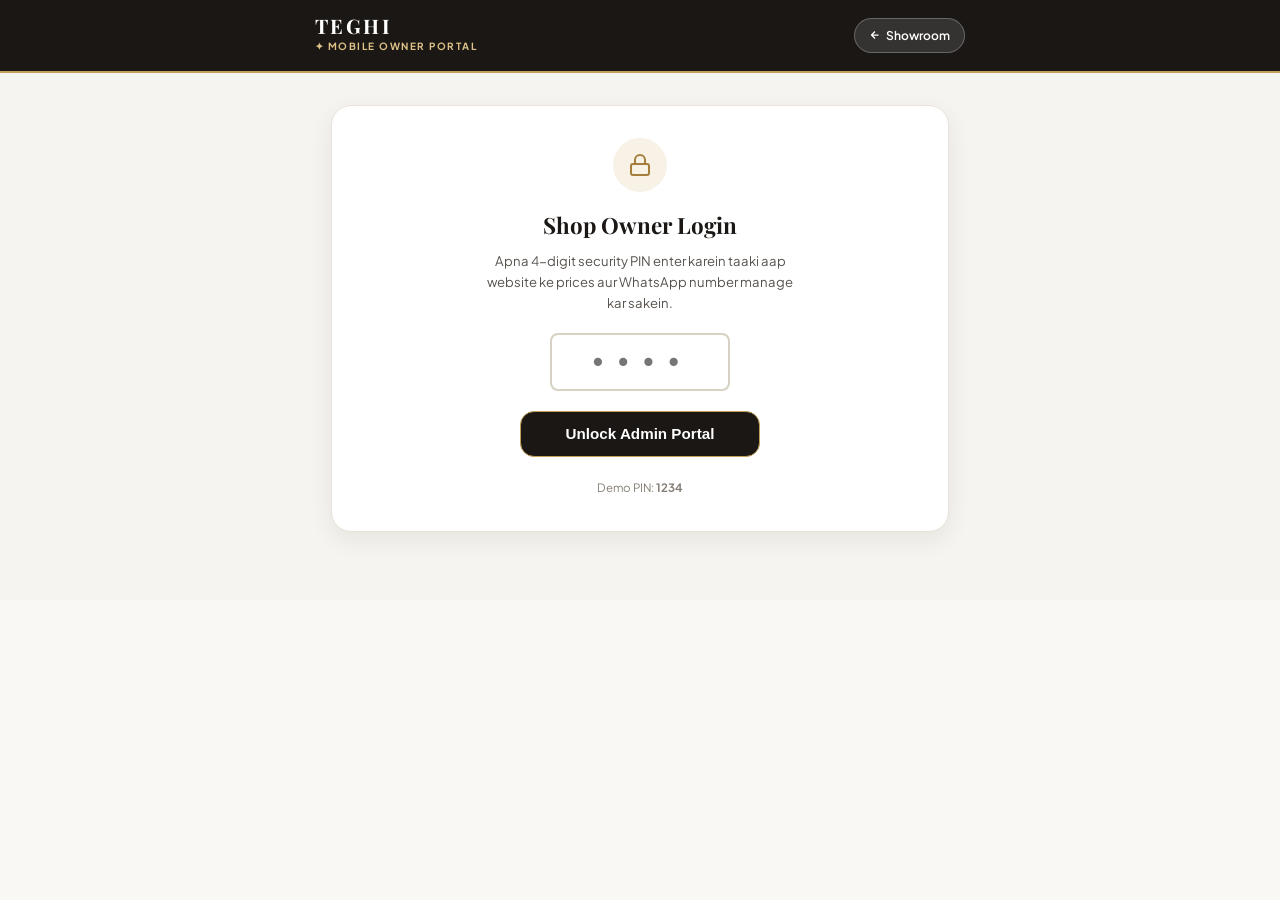
==== admin.html @ 7ad88dac "Release TEGHI Luxury Fabrics showroom demo and mobile admin portal" ====
<!DOCTYPE html>
<html lang="en">
<head>
  <meta charset="UTF-8">
  <meta name="viewport" content="width=device-width, initial-scale=1.0, maximum-scale=5.0">
  <title>TEGHI — Mobile Owner Admin Panel</title>
  <meta name="theme-color" content="#1A1715">
  
  <link rel="preconnect" href="https://fonts.googleapis.com">
  <link rel="preconnect" href="https://fonts.gstatic.com" crossorigin>
  <link href="https://fonts.googleapis.com/css2?family=Playfair+Display:ital,wght@0,600;0,700;1,400&family=Plus+Jakarta+Sans:wght@400;500;600;700&display=swap" rel="stylesheet">
  
  <link rel="stylesheet" href="styles.css">
  <style>
    /* Mobile-First Admin Specific Styling */
    body {
      background-color: #F6F4F0;
      color: #1A1715;
      padding-bottom: 3rem;
    }

    .admin-header {
      background: #1A1715;
      color: #FFFFFF;
      padding: 1rem 1.25rem;
      border-bottom: 2px solid var(--gold-primary);
      position: sticky;
      top: 0;
      z-index: 100;
    }

    .admin-header-flex {
      max-width: 650px;
      margin: 0 auto;
      display: flex;
      align-items: center;
      justify-content: space-between;
    }

    .admin-brand-title {
      font-family: var(--font-serif);
      font-size: 1.25rem;
      letter-spacing: 0.12em;
      color: #FFFFFF;
      text-transform: uppercase;
      line-height: 1;
    }

    .admin-brand-badge {
      font-size: 0.62rem;
      letter-spacing: 0.15em;
      text-transform: uppercase;
      color: var(--gold-light);
      font-weight: 700;
      display: block;
      margin-top: 3px;
    }

    .btn-return-store {
      font-size: 0.75rem;
      font-weight: 600;
      color: #FFFFFF;
      background: rgba(255, 255, 255, 0.12);
      border: 1px solid rgba(255, 255, 255, 0.25);
      padding: 0.45rem 0.85rem;
      border-radius: 999px;
      text-decoration: none;
      display: flex;
      align-items: center;
      gap: 0.35rem;
      transition: var(--transition);
    }

    .btn-return-store:hover {
      background: var(--gold-primary);
      color: #1A1715;
    }

    .admin-container {
      max-width: 650px;
      margin: 1.25rem auto;
      padding: 0 1rem;
    }

    /* Auth PIN Card */
    .pin-auth-card {
      background: #FFFFFF;
      border-radius: var(--radius-lg);
      padding: 2rem 1.5rem;
      border: 1px solid var(--border-subtle);
      box-shadow: var(--shadow-md);
      text-align: center;
      margin-top: 2rem;
    }

    .pin-icon {
      width: 54px;
      height: 54px;
      background: rgba(197, 160, 89, 0.15);
      color: var(--gold-dark);
      border-radius: 50%;
      display: flex;
      align-items: center;
      justify-content: center;
      margin: 0 auto 1rem;
    }

    .pin-input {
      font-size: 1.75rem;
      letter-spacing: 0.3em;
      text-align: center;
      width: 180px;
      padding: 0.65rem;
      border-radius: var(--radius-sm);
      border: 2px solid var(--border-medium);
      margin: 1.25rem auto;
      display: block;
      font-family: monospace;
      outline: none;
    }

    .pin-input:focus {
      border-color: var(--gold-primary);
      box-shadow: 0 0 0 3px var(--gold-glow);
    }

    .btn-unlock {
      width: 100%;
      max-width: 240px;
      background: var(--text-primary);
      color: #FFFFFF;
      border: 1px solid var(--gold-primary);
      padding: 0.85rem 1.5rem;
      border-radius: var(--radius-md);
      font-size: 0.95rem;
      font-weight: 700;
      cursor: pointer;
      transition: var(--transition);
    }

    .btn-unlock:hover {
      background: var(--gold-primary);
      color: var(--text-primary);
    }

    /* Analytics Dashboard Cards */
    .analytics-grid {
      display: grid;
      grid-template-columns: repeat(3, 1fr);
      gap: 0.65rem;
      margin-bottom: 1.5rem;
    }

    .metric-card {
      background: #FFFFFF;
      border-radius: var(--radius-md);
      padding: 1rem 0.75rem;
      border: 1px solid var(--border-subtle);
      box-shadow: var(--shadow-sm);
      text-align: center;
    }

    .metric-card.highlight {
      border-color: var(--gold-primary);
      background: linear-gradient(180deg, #FFFFFF 0%, #FAF6EE 100%);
    }

    .metric-title {
      font-size: 0.65rem;
      letter-spacing: 0.08em;
      text-transform: uppercase;
      color: var(--text-muted);
      font-weight: 700;
      margin-bottom: 0.35rem;
    }

    .metric-number {
      font-family: var(--font-serif);
      font-size: 1.5rem;
      font-weight: 700;
      color: var(--text-primary);
      line-height: 1.1;
    }

    .metric-card.highlight .metric-number {
      color: var(--gold-dark);
    }

    .metric-trend {
      font-size: 0.62rem;
      color: #25D366;
      font-weight: 700;
      margin-top: 0.25rem;
    }

    /* Admin Section Block */
    .admin-card-section {
      background: #FFFFFF;
      border-radius: var(--radius-lg);
      border: 1px solid var(--border-subtle);
      padding: 1.35rem;
      margin-bottom: 1.25rem;
      box-shadow: var(--shadow-sm);
    }

    .admin-section-heading {
      font-family: var(--font-serif);
      font-size: 1.25rem;
      margin-bottom: 0.35rem;
      display: flex;
      align-items: center;
      gap: 0.5rem;
    }

    .admin-section-desc {
      font-size: 0.8rem;
      color: var(--text-secondary);
      margin-bottom: 1rem;
      line-height: 1.5;
    }

    /* Form Inputs */
    .form-group {
      margin-bottom: 1rem;
    }

    .form-label {
      display: block;
      font-size: 0.75rem;
      font-weight: 700;
      text-transform: uppercase;
      letter-spacing: 0.05em;
      color: var(--text-primary);
      margin-bottom: 0.4rem;
    }

    .form-input {
      width: 100%;
      padding: 0.75rem 0.9rem;
      font-size: 0.95rem;
      border-radius: var(--radius-sm);
      border: 1px solid var(--border-medium);
      background: #FFFFFF;
      outline: none;
      font-family: var(--font-sans);
      transition: var(--transition);
    }

    .form-input:focus {
      border-color: var(--gold-primary);
      box-shadow: 0 0 0 3px var(--gold-glow);
    }

    .btn-save-settings {
      background: var(--text-primary);
      color: #FFFFFF;
      border: 1px solid var(--gold-primary);
      padding: 0.8rem 1.25rem;
      border-radius: var(--radius-sm);
      font-size: 0.85rem;
      font-weight: 700;
      cursor: pointer;
      display: inline-flex;
      align-items: center;
      gap: 0.4rem;
      transition: var(--transition);
    }

    .btn-save-settings:hover {
      background: var(--gold-primary);
      color: var(--text-primary);
    }

    /* Toast Notification */
    .toast-msg {
      position: fixed;
      bottom: 1.5rem;
      left: 50%;
      transform: translateX(-50%) translateY(100px);
      background: #1A1715;
      color: #FFFFFF;
      border: 1px solid var(--gold-primary);
      padding: 0.85rem 1.4rem;
      border-radius: 999px;
      font-size: 0.85rem;
      font-weight: 600;
      z-index: 1000;
      box-shadow: var(--shadow-lg);
      transition: transform 0.3s cubic-bezier(0.16, 1, 0.3, 1);
      display: flex;
      align-items: center;
      gap: 0.5rem;
    }

    .toast-msg.show {
      transform: translateX(-50%) translateY(0);
    }

    /* Product Item in Admin */
    .admin-product-item {
      display: flex;
      align-items: center;
      gap: 0.9rem;
      padding: 0.9rem 0;
      border-bottom: 1px solid var(--border-subtle);
    }

    .admin-product-item:last-child {
      border-bottom: none;
    }

    .admin-thumb {
      width: 60px;
      height: 60px;
      border-radius: var(--radius-sm);
      object-fit: cover;
      background: var(--bg-surface-elevated);
      flex-shrink: 0;
    }

    .admin-prod-info {
      flex-grow: 1;
    }

    .admin-prod-title {
      font-family: var(--font-serif);
      font-size: 0.95rem;
      font-weight: 600;
      margin-bottom: 0.2rem;
    }

    .admin-prod-rates {
      font-size: 0.78rem;
      color: var(--text-secondary);
      display: flex;
      flex-wrap: wrap;
      gap: 0.4rem;
    }

    .admin-rate-badge {
      background: var(--bg-surface-elevated);
      padding: 0.15rem 0.45rem;
      border-radius: 4px;
      font-weight: 600;
    }

    .admin-prod-actions {
      display: flex;
      flex-direction: column;
      gap: 0.35rem;
      flex-shrink: 0;
    }

    .btn-edit-inline {
      font-size: 0.72rem;
      font-weight: 600;
      padding: 0.35rem 0.65rem;
      border-radius: 4px;
      border: 1px solid var(--border-medium);
      background: var(--bg-surface);
      cursor: pointer;
    }

    .btn-edit-inline:hover {
      background: var(--color-sand);
    }

    .btn-toggle-stock {
      font-size: 0.68rem;
      font-weight: 700;
      padding: 0.3rem 0.6rem;
      border-radius: 4px;
      border: none;
      cursor: pointer;
    }

    .btn-toggle-stock.in-stock {
      background: rgba(37, 211, 102, 0.15);
      color: #198754;
    }

    .btn-toggle-stock.out-stock {
      background: rgba(220, 53, 69, 0.15);
      color: #DC3545;
    }

    /* Add Product Form */
    .collapse-header {
      background: var(--bg-surface-elevated);
      border: 1px solid var(--border-subtle);
      padding: 0.85rem 1rem;
      border-radius: var(--radius-sm);
      display: flex;
      align-items: center;
      justify-content: space-between;
      cursor: pointer;
      font-weight: 700;
      font-size: 0.85rem;
    }

    .collapse-content {
      display: none;
      padding-top: 1rem;
    }

    .collapse-content.open {
      display: block;
    }
  </style>
</head>
<body>

  <!-- Admin Sticky Header -->
  <header class="admin-header">
    <div class="admin-header-flex">
      <div>
        <h1 class="admin-brand-title">TEGHI</h1>
        <span class="admin-brand-badge">✦ Mobile Owner Portal</span>
      </div>
      <a href="index.html" class="btn-return-store">
        <svg width="12" height="12" viewBox="0 0 24 24" fill="none" stroke="currentColor" stroke-width="2.5"><path d="M19 12H5M12 19l-7-7 7-7"/></svg>
        Showroom
      </a>
    </div>
  </header>

  <main class="admin-container">
    
    <!-- PIN Screen (Visible if not authenticated) -->
    <div id="pin-section" class="pin-auth-card">
      <div class="pin-icon">
        <svg width="24" height="24" viewBox="0 0 24 24" fill="none" stroke="currentColor" stroke-width="2"><rect x="3" y="11" width="18" height="11" rx="2" ry="2"></rect><path d="M7 11V7a5 5 0 0 1 10 0v4"></path></svg>
      </div>
      <h2 style="font-family: var(--font-serif); font-size: 1.4rem; margin-bottom: 0.4rem;">Shop Owner Login</h2>
      <p style="font-size: 0.82rem; color: var(--text-secondary); max-width: 320px; margin: 0 auto;">
        Apna 4-digit security PIN enter karein taaki aap website ke prices aur WhatsApp number manage kar sakein.
      </p>
      <input type="password" id="owner-pin" class="pin-input" maxlength="4" placeholder="••••" inputmode="numeric">
      <p id="pin-error" style="color: #dc3545; font-size: 0.78rem; display: none; margin-bottom: 0.75rem;">Galat PIN! Default PIN: 1234</p>
      <button class="btn-unlock" id="btn-unlock">Unlock Admin Portal</button>
      <div style="margin-top: 1rem;">
        <span style="font-size: 0.72rem; color: var(--text-muted);">Demo PIN: <strong>1234</strong></span>
      </div>
    </div>

    <!-- Admin Dashboard (Visible after PIN verified) -->
    <div id="dashboard-content" style="display: none;">

      <!-- Monthly Analytics Overview (Requested by User) -->
      <section class="analytics-grid">
        <div class="metric-card">
          <div class="metric-title">Monthly Visitors</div>
          <div class="metric-number" id="stat-visitors">1,421</div>
          <div class="metric-trend">↑ Active</div>
        </div>
        <div class="metric-card">
          <div class="metric-title">WhatsApp Leads</div>
          <div class="metric-number" id="stat-enquiries">185</div>
          <div class="metric-trend">↑ Inquiries</div>
        </div>
        <div class="metric-card highlight">
          <div class="metric-title">Conversion Rate</div>
          <div class="metric-number" id="stat-conversion">13.0%</div>
          <div class="metric-trend">★ High ROI</div>
        </div>
      </section>

      <!-- Store Settings: Dynamic WhatsApp Phone Number (No-Code Feature) -->
      <section class="admin-card-section">
        <h3 class="admin-section-heading">
          <svg width="18" height="18" viewBox="0 0 24 24" fill="#25D366"><path d="M.057 24l1.687-6.163c-1.041-1.804-1.588-3.849-1.587-5.946.003-6.556 5.338-11.891 11.893-11.891 3.181.001 6.167 1.24 8.413 3.488 2.245 2.248 3.481 5.236 3.48 8.414-.003 6.557-5.338 11.892-11.893 11.892-1.99-.001-3.951-.5-5.688-1.448l-6.305 1.654zm6.597-3.807c1.676.995 3.276 1.591 5.392 1.592 5.448 0 9.886-4.434 9.889-9.885.002-5.462-4.415-9.89-9.881-9.892-5.452 0-9.887 4.434-9.889 9.884-.001 2.225.651 3.891 1.746 5.634l-.999 3.648 3.742-.981zm11.387-5.464c-.074-.124-.272-.198-.57-.347-.297-.149-1.758-.868-2.031-.967-.272-.099-.47-.149-.669.149-.198.297-.768.967-.941 1.165-.173.198-.347.223-.644.074-.297-.149-1.255-.462-2.39-1.475-.883-.788-1.48-1.761-1.653-2.059-.173-.297-.018-.458.13-.606.134-.133.297-.347.446-.521.151-.172.2-.296.3-.495.099-.198.05-.372-.025-.521-.075-.148-.669-1.611-.916-2.206-.242-.579-.487-.501-.669-.51l-.57-.01c-.198 0-.52.074-.792.372s-1.04 1.016-1.04 2.479 1.065 2.876 1.213 3.074c.149.198 2.095 3.2 5.076 4.487.709.306 1.263.489 1.694.626.712.226 1.36.194 1.872.118.571-.085 1.758-.719 2.006-1.413.248-.695.248-1.29.173-1.414z"/></svg>
          WhatsApp Number (No-Code Setting)
        </h3>
        <p class="admin-section-desc">
          Yahan apna WhatsApp number update karein. Website ke saare enquiry buttons bina code badle turant aapke naye number par connect ho jayenge.
        </p>
        <div class="form-group">
          <label class="form-label" for="input-wa-number">WhatsApp Enquiry Number (with Country Code):</label>
          <input type="tel" id="input-wa-number" class="form-input" placeholder="e.g. 919876543210">
        </div>
        <button class="btn-save-settings" id="btn-save-phone">
          <span>Save & Update All Buttons</span>
          <span>✓</span>
        </button>
      </section>

      <!-- Manage Fabric Catalog & Prices -->
      <section class="admin-card-section">
        <h3 class="admin-section-heading">
          <svg width="18" height="18" viewBox="0 0 24 24" fill="none" stroke="currentColor" stroke-width="2"><path d="M6 2L3 6v14a2 2 0 0 0 2 2h14a2 2 0 0 0 2-2V6l-3-4z"></path><line x1="3" y1="6" x2="21" y2="6"></line><path d="M16 10a4 4 0 0 1-8 0"></path></svg>
          Fabric Catalogue & Price Editor
        </h3>
        <p class="admin-section-desc">
          Aap yahan se kapdon ke rates change kar sakte hain aur stock status update kar sakte hain.
        </p>

        <!-- Product List -->
        <div id="admin-product-list">
          <!-- Dynamically filled by admin.js -->
        </div>

        <!-- Add New Fabric Button / Form Toggle -->
        <div style="margin-top: 1.5rem;">
          <div class="collapse-header" id="toggle-add-form">
            <span>+ Add New Fabric from Phone</span>
            <span id="collapse-icon">▼</span>
          </div>

          <div class="collapse-content" id="add-product-container">
            <div class="form-group">
              <label class="form-label">Fabric Name:</label>
              <input type="text" id="new-name" class="form-input" placeholder="e.g. Designer Organza Tissue">
            </div>
            <div class="form-group">
              <label class="form-label">Category:</label>
              <select id="new-category" class="form-input">
                <option value="Net">Heavy Worked Net</option>
                <option value="Silk">Pure Silk</option>
                <option value="Cotton Satin">Cotton Satin</option>
                <option value="Satin">Liquid Satin</option>
                <option value="Cotton">Handloom Cotton</option>
                <option value="Butter Crepe">Butter Crepe</option>
                <option value="Organza">Organza</option>
                <option value="Velvet">Velvet</option>
              </select>
            </div>
            <div class="form-group">
              <label class="form-label">Price Per Metre (₹):</label>
              <input type="number" id="new-price-metre" class="form-input" placeholder="e.g. 1850">
            </div>
            <div class="form-group">
              <label class="form-label">
                <input type="checkbox" id="new-has-set"> Has Complete Dress Set Option?
              </label>
            </div>
            <div class="form-group" id="set-price-group" style="display: none;">
              <label class="form-label">Complete Dress Set Price (₹):</label>
              <input type="number" id="new-price-set" class="form-input" placeholder="e.g. 5200">
            </div>
            <div class="form-group">
              <label class="form-label">Upload Photo from Phone Camera/Gallery:</label>
              <input type="file" id="new-photo" accept="image/*" class="form-input" style="padding: 0.4rem;">
            </div>
            <button class="btn-save-settings" id="btn-save-new-fabric" style="width: 100%; justify-content: center;">
              Add Fabric to Website
            </button>
          </div>
        </div>
      </section>

      <!-- Quick Reset Demo Data -->
      <div style="text-align: center; margin-top: 1.5rem;">
        <button id="btn-reset-demo" style="background: none; border: none; font-size: 0.72rem; color: var(--text-muted); text-decoration: underline; cursor: pointer;">
          Reset to Factory Demo Data
        </button>
      </div>

    </div>

  </main>

  <!-- Notification Toast -->
  <div id="toast" class="toast-msg">
    <span>✓</span>
    <span id="toast-text">Settings Saved!</span>
  </div>

  <script src="admin.js"></script>
</body>
</html>
---- styles.css ----
/* ==========================================================================
   TEGHI — LUXURY FABRICS & TEXTILES
   Visual Identity: 60-30-10 Rule
   60% Ivory/Alabaster | 30% Espresso/Sand | 10% Radiant Champagne Gold
   Mobile-First | Ultra High Performance (PageSpeed 90+ Target)
   ========================================================================== */

:root {
  /* 60% Dominant Canvas */
  --bg-canvas: #FAF8F5;
  --bg-surface: #FFFFFF;
  --bg-surface-elevated: #F4EFEB;
  --bg-surface-glass: rgba(250, 248, 245, 0.92);

  /* 30% Structural & Typography */
  --text-primary: #1A1715;
  --text-secondary: #57524D;
  --text-muted: #878077;
  --border-subtle: #E8E2D8;
  --border-medium: #D8D0C3;
  --color-sand: #EFE9DF;

  /* 10% Hero Accent (Jaan Daalne Wala Gold) */
  --gold-primary: #C5A059;
  --gold-light: #DFC287;
  --gold-dark: #A47F3B;
  --gold-glow: rgba(197, 160, 89, 0.22);
  --gold-border: rgba(197, 160, 89, 0.45);

  /* Typography */
  --font-serif: 'Playfair Display', 'Cormorant Garamond', Georgia, serif;
  --font-sans: 'Plus Jakarta Sans', -apple-system, BlinkMacSystemFont, 'Segoe UI', Roboto, sans-serif;

  /* Elevation & Motion */
  --shadow-sm: 0 2px 8px rgba(26, 23, 21, 0.04);
  --shadow-md: 0 8px 24px rgba(26, 23, 21, 0.07);
  --shadow-lg: 0 16px 40px rgba(26, 23, 21, 0.12);
  --shadow-gold: 0 8px 25px rgba(197, 160, 89, 0.28);
  --transition: all 0.25s cubic-bezier(0.16, 1, 0.3, 1);
  --radius-sm: 8px;
  --radius-md: 14px;
  --radius-lg: 20px;
}

*, *::before, *::after {
  box-sizing: border-box;
  margin: 0;
  padding: 0;
  -webkit-tap-highlight-color: transparent;
}

html {
  font-size: 16px;
  scroll-behavior: smooth;
  background-color: var(--bg-canvas);
  color: var(--text-primary);
  font-family: var(--font-sans);
  text-rendering: optimizeLegibility;
}

body {
  overflow-x: hidden;
  background-color: var(--bg-canvas);
  line-height: 1.6;
}

/* ==========================================================================
   HEADER & NAVIGATION
   ========================================================================== */
.header {
  position: sticky;
  top: 0;
  z-index: 100;
  background: var(--bg-surface-glass);
  backdrop-filter: blur(12px);
  -webkit-backdrop-filter: blur(12px);
  border-bottom: 1px solid var(--border-subtle);
  padding: 0.85rem 1.25rem;
  transition: var(--transition);
}

.header-container {
  max-width: 1200px;
  margin: 0 auto;
  display: flex;
  align-items: center;
  justify-content: space-between;
}

.brand-wrapper {
  display: flex;
  flex-direction: column;
}

.brand-title {
  font-family: var(--font-serif);
  font-size: 1.5rem;
  letter-spacing: 0.18em;
  font-weight: 700;
  color: var(--text-primary);
  text-transform: uppercase;
  line-height: 1.1;
}

.brand-subtitle {
  font-size: 0.62rem;
  letter-spacing: 0.2em;
  text-transform: uppercase;
  color: var(--gold-dark);
  font-weight: 600;
  margin-top: 2px;
}

.header-actions {
  display: flex;
  align-items: center;
  gap: 0.75rem;
}

.btn-admin-pill {
  font-size: 0.75rem;
  font-weight: 600;
  color: var(--text-secondary);
  background: var(--bg-surface-elevated);
  border: 1px solid var(--border-subtle);
  padding: 0.4rem 0.75rem;
  border-radius: 999px;
  text-decoration: none;
  display: flex;
  align-items: center;
  gap: 0.35rem;
  transition: var(--transition);
}

.btn-admin-pill:hover {
  background: var(--color-sand);
  color: var(--text-primary);
}

.btn-header-wa {
  font-size: 0.75rem;
  font-weight: 600;
  background: var(--text-primary);
  color: var(--bg-surface);
  border: 1px solid var(--gold-primary);
  padding: 0.45rem 0.9rem;
  border-radius: 999px;
  text-decoration: none;
  display: flex;
  align-items: center;
  gap: 0.4rem;
  transition: var(--transition);
}

.btn-header-wa:hover {
  background: var(--gold-primary);
  color: var(--text-primary);
}

/* ==========================================================================
   HERO SHOWCASE SECTION
   ========================================================================== */
.hero-section {
  position: relative;
  padding: 3rem 1.25rem 2.5rem;
  max-width: 1200px;
  margin: 0 auto;
}

.hero-badge-wrap {
  display: flex;
  justify-content: flex-start;
  margin-bottom: 1rem;
}

.luxury-badge {
  display: inline-flex;
  align-items: center;
  gap: 0.5rem;
  background: rgba(197, 160, 89, 0.12);
  border: 1px solid var(--gold-border);
  color: var(--gold-dark);
  font-size: 0.72rem;
  font-weight: 700;
  letter-spacing: 0.14em;
  text-transform: uppercase;
  padding: 0.35rem 0.85rem;
  border-radius: 999px;
}

.luxury-badge::before {
  content: '✦';
  color: var(--gold-primary);
}

.hero-heading {
  font-family: var(--font-serif);
  font-size: 2.25rem;
  line-height: 1.2;
  font-weight: 600;
  color: var(--text-primary);
  letter-spacing: -0.01em;
  margin-bottom: 1rem;
}

.hero-heading em {
  font-style: italic;
  font-weight: 400;
  color: var(--gold-primary);
}

.hero-description {
  font-size: 0.95rem;
  line-height: 1.65;
  color: var(--text-secondary);
  max-width: 580px;
  margin-bottom: 1.75rem;
}

/* Featured Hero Showcase Card (Imported Worked Net) */
.hero-showcase-card {
  position: relative;
  background: var(--bg-surface);
  border-radius: var(--radius-lg);
  border: 1px solid var(--border-subtle);
  overflow: hidden;
  box-shadow: var(--shadow-md);
  margin-top: 1.5rem;
  transition: var(--transition);
}

.hero-showcase-card:hover {
  border-color: var(--gold-border);
  box-shadow: var(--shadow-lg);
}

.hero-image-container {
  position: relative;
  width: 100%;
  aspect-ratio: 4 / 3;
  overflow: hidden;
  background-color: var(--bg-surface-elevated);
}

.hero-image {
  width: 100%;
  height: 100%;
  object-fit: cover;
  transition: transform 0.6s cubic-bezier(0.16, 1, 0.3, 1);
}

.hero-showcase-card:hover .hero-image {
  transform: scale(1.03);
}

.hero-spotlight-tag {
  position: absolute;
  top: 1rem;
  left: 1rem;
  background: rgba(26, 23, 21, 0.85);
  color: var(--gold-light);
  border: 1px solid var(--gold-border);
  padding: 0.35rem 0.8rem;
  border-radius: 999px;
  font-size: 0.7rem;
  font-weight: 700;
  letter-spacing: 0.1em;
  text-transform: uppercase;
  backdrop-filter: blur(8px);
}

.hero-card-body {
  padding: 1.5rem;
}

.hero-card-meta {
  display: flex;
  align-items: center;
  justify-content: space-between;
  margin-bottom: 0.6rem;
}

.hero-fabric-category {
  font-size: 0.72rem;
  letter-spacing: 0.15em;
  font-weight: 700;
  text-transform: uppercase;
  color: var(--gold-dark);
}

.hero-price-tag {
  font-size: 1.15rem;
  font-weight: 700;
  color: var(--text-primary);
  font-family: var(--font-serif);
}

.hero-price-tag small {
  font-size: 0.75rem;
  font-family: var(--font-sans);
  color: var(--text-muted);
  font-weight: 500;
}

.hero-card-title {
  font-family: var(--font-serif);
  font-size: 1.5rem;
  line-height: 1.25;
  margin-bottom: 0.5rem;
}

.hero-card-pills {
  display: flex;
  flex-wrap: wrap;
  gap: 0.5rem;
  margin-top: 0.8rem;
  margin-bottom: 1.2rem;
}

.info-pill {
  font-size: 0.72rem;
  font-weight: 600;
  background: var(--bg-surface-elevated);
  border: 1px solid var(--border-subtle);
  padding: 0.3rem 0.65rem;
  border-radius: 6px;
  color: var(--text-secondary);
}

.info-pill.gold {
  background: rgba(197, 160, 89, 0.1);
  border-color: var(--gold-border);
  color: var(--gold-dark);
}

.hero-cta-btn {
  width: 100%;
  display: flex;
  align-items: center;
  justify-content: center;
  gap: 0.5rem;
  background: var(--text-primary);
  color: #FFFFFF;
  border: 1px solid var(--gold-primary);
  padding: 0.95rem 1.5rem;
  border-radius: var(--radius-md);
  font-size: 0.9rem;
  font-weight: 600;
  text-decoration: none;
  cursor: pointer;
  transition: var(--transition);
}

.hero-cta-btn:hover, .hero-cta-btn:active {
  background: var(--gold-primary);
  color: var(--text-primary);
  box-shadow: var(--shadow-gold);
}

/* ==========================================================================
   TEXTILE MUSEUM TICKER / STORY
   ========================================================================== */
.museum-story-strip {
  background: var(--text-primary);
  color: var(--bg-canvas);
  padding: 1.75rem 1.25rem;
  border-top: 1px solid var(--gold-border);
  border-bottom: 1px solid var(--gold-border);
  margin: 2rem 0;
}

.museum-inner {
  max-width: 1200px;
  margin: 0 auto;
  display: flex;
  flex-direction: column;
  gap: 1.25rem;
}

.museum-title-tag {
  font-size: 0.7rem;
  letter-spacing: 0.2em;
  text-transform: uppercase;
  color: var(--gold-light);
  font-weight: 700;
}

.museum-text {
  font-family: var(--font-serif);
  font-size: 1.2rem;
  line-height: 1.6;
  font-weight: 400;
  color: #EDE8E1;
}

.museum-highlights-grid {
  display: grid;
  grid-template-columns: repeat(2, 1fr);
  gap: 1rem;
  margin-top: 0.5rem;
}

.museum-stat {
  border-left: 2px solid var(--gold-primary);
  padding-left: 0.75rem;
}

.museum-stat-num {
  font-family: var(--font-serif);
  font-size: 1.4rem;
  font-weight: 700;
  color: var(--gold-light);
}

.museum-stat-label {
  font-size: 0.72rem;
  color: #A39B90;
  text-transform: uppercase;
  letter-spacing: 0.05em;
}

/* ==========================================================================
   COLLECTIONS & CATALOGUE
   ========================================================================== */
.catalogue-section {
  max-width: 1200px;
  margin: 0 auto;
  padding: 2.5rem 1.25rem;
}

.section-header {
  text-align: center;
  margin-bottom: 2rem;
}

.section-subtitle {
  font-size: 0.72rem;
  letter-spacing: 0.22em;
  text-transform: uppercase;
  color: var(--gold-dark);
  font-weight: 700;
  margin-bottom: 0.4rem;
}

.section-title {
  font-family: var(--font-serif);
  font-size: 2rem;
  font-weight: 600;
  color: var(--text-primary);
}

/* Filter Bar */
.filter-scroll-wrapper {
  overflow-x: auto;
  scrollbar-width: none;
  -webkit-overflow-scrolling: touch;
  margin-bottom: 1.75rem;
  padding: 0.25rem 0;
}

.filter-scroll-wrapper::-webkit-scrollbar {
  display: none;
}

.filter-pills-bar {
  display: flex;
  gap: 0.5rem;
  width: max-content;
}

.filter-btn {
  background: var(--bg-surface);
  border: 1px solid var(--border-subtle);
  color: var(--text-secondary);
  padding: 0.55rem 1rem;
  border-radius: 999px;
  font-size: 0.8rem;
  font-weight: 600;
  cursor: pointer;
  white-space: nowrap;
  transition: var(--transition);
}

.filter-btn:hover {
  border-color: var(--gold-border);
  color: var(--text-primary);
}

.filter-btn.active {
  background: var(--text-primary);
  color: #FFFFFF;
  border-color: var(--gold-primary);
  box-shadow: var(--shadow-sm);
}

/* Product Cards Grid */
.products-grid {
  display: grid;
  grid-template-columns: 1fr;
  gap: 1.5rem;
}

.product-card {
  background: var(--bg-surface);
  border-radius: var(--radius-md);
  border: 1px solid var(--border-subtle);
  overflow: hidden;
  box-shadow: var(--shadow-sm);
  display: flex;
  flex-direction: column;
  transition: var(--transition);
  cursor: pointer;
}

.product-card:hover {
  transform: translateY(-3px);
  border-color: var(--gold-border);
  box-shadow: var(--shadow-md);
}

.product-thumb-wrap {
  position: relative;
  width: 100%;
  aspect-ratio: 4 / 3.8;
  overflow: hidden;
  background-color: var(--bg-surface-elevated);
}

.product-thumb {
  width: 100%;
  height: 100%;
  object-fit: cover;
  transition: transform 0.5s ease;
}

.product-card:hover .product-thumb {
  transform: scale(1.04);
}

.badge-float {
  position: absolute;
  top: 0.75rem;
  right: 0.75rem;
  background: rgba(26, 23, 21, 0.85);
  backdrop-filter: blur(6px);
  color: var(--gold-light);
  border: 1px solid var(--gold-border);
  padding: 0.25rem 0.6rem;
  border-radius: 999px;
  font-size: 0.65rem;
  font-weight: 700;
  letter-spacing: 0.08em;
  text-transform: uppercase;
}

.product-card-content {
  padding: 1.25rem;
  display: flex;
  flex-direction: column;
  flex-grow: 1;
}

.product-card-category {
  font-size: 0.68rem;
  letter-spacing: 0.15em;
  text-transform: uppercase;
  color: var(--gold-dark);
  font-weight: 700;
  margin-bottom: 0.35rem;
}

.product-card-title {
  font-family: var(--font-serif);
  font-size: 1.25rem;
  font-weight: 600;
  line-height: 1.3;
  margin-bottom: 0.5rem;
}

.product-card-rates {
  margin: 0.5rem 0 1rem;
  display: flex;
  align-items: baseline;
  gap: 0.75rem;
  flex-wrap: wrap;
}

.rate-per-metre {
  font-size: 1.1rem;
  font-weight: 700;
  color: var(--text-primary);
  font-family: var(--font-serif);
}

.rate-per-metre span {
  font-size: 0.72rem;
  font-family: var(--font-sans);
  font-weight: 500;
  color: var(--text-muted);
}

.rate-full-set {
  font-size: 0.78rem;
  color: var(--gold-dark);
  font-weight: 600;
  background: rgba(197, 160, 89, 0.1);
  padding: 0.2rem 0.55rem;
  border-radius: 4px;
}

.swatch-mini-preview {
  display: flex;
  align-items: center;
  gap: 0.35rem;
  margin-bottom: 1.1rem;
}

.swatch-circle {
  width: 14px;
  height: 14px;
  border-radius: 50%;
  border: 1px solid rgba(0, 0, 0, 0.15);
}

.swatch-count-tag {
  font-size: 0.7rem;
  color: var(--text-muted);
  margin-left: 0.35rem;
  font-weight: 500;
}

.btn-card-inspect {
  margin-top: auto;
  width: 100%;
  background: var(--bg-surface-elevated);
  border: 1px solid var(--border-medium);
  color: var(--text-primary);
  padding: 0.75rem;
  border-radius: var(--radius-sm);
  font-size: 0.82rem;
  font-weight: 600;
  text-align: center;
  transition: var(--transition);
}

.product-card:hover .btn-card-inspect {
  background: var(--text-primary);
  color: #FFFFFF;
  border-color: var(--gold-primary);
}

/* ==========================================================================
   FABRIC INSPECTION DRAWER (MODAL / BOTTOM SHEET)
   ========================================================================== */
.modal-backdrop {
  position: fixed;
  inset: 0;
  background: rgba(26, 23, 21, 0.6);
  backdrop-filter: blur(8px);
  -webkit-backdrop-filter: blur(8px);
  z-index: 200;
  opacity: 0;
  visibility: hidden;
  transition: opacity 0.3s ease, visibility 0.3s ease;
  display: flex;
  align-items: flex-end;
  justify-content: center;
}

.modal-backdrop.active {
  opacity: 1;
  visibility: visible;
}

.modal-sheet {
  background: var(--bg-surface);
  width: 100%;
  max-width: 600px;
  max-height: 90vh;
  border-top-left-radius: var(--radius-lg);
  border-top-right-radius: var(--radius-lg);
  border-top: 1px solid var(--gold-border);
  overflow-y: auto;
  transform: translateY(100%);
  transition: transform 0.35s cubic-bezier(0.16, 1, 0.3, 1);
  padding-bottom: 2rem;
}

.modal-backdrop.active .modal-sheet {
  transform: translateY(0);
}

.modal-grab-bar {
  width: 48px;
  height: 5px;
  background: var(--border-medium);
  border-radius: 999px;
  margin: 0.75rem auto 0.5rem;
}

.modal-header {
  padding: 0.5rem 1.25rem 0.85rem;
  display: flex;
  align-items: center;
  justify-content: space-between;
  border-bottom: 1px solid var(--border-subtle);
}

.modal-category-sub {
  font-size: 0.68rem;
  letter-spacing: 0.15em;
  text-transform: uppercase;
  color: var(--gold-dark);
  font-weight: 700;
}

.modal-title {
  font-family: var(--font-serif);
  font-size: 1.35rem;
  font-weight: 600;
}

.modal-close-btn {
  background: var(--bg-surface-elevated);
  border: 1px solid var(--border-subtle);
  width: 34px;
  height: 34px;
  border-radius: 50%;
  font-size: 1.1rem;
  display: flex;
  align-items: center;
  justify-content: center;
  cursor: pointer;
  color: var(--text-secondary);
}

.modal-body {
  padding: 1.25rem;
}

.modal-hero-view {
  width: 100%;
  aspect-ratio: 16 / 10;
  border-radius: var(--radius-md);
  overflow: hidden;
  margin-bottom: 1.25rem;
  position: relative;
  background: var(--bg-surface-elevated);
}

.modal-hero-img {
  width: 100%;
  height: 100%;
  object-fit: cover;
}

/* Purchase Mode Toggle (Per Metre vs Dress Set) */
.purchase-mode-wrapper {
  background: var(--bg-surface-elevated);
  border: 1px solid var(--border-subtle);
  border-radius: var(--radius-md);
  padding: 0.35rem;
  display: flex;
  gap: 0.35rem;
  margin-bottom: 1.25rem;
}

.purchase-mode-btn {
  flex: 1;
  background: transparent;
  border: none;
  padding: 0.65rem 0.75rem;
  border-radius: var(--radius-sm);
  font-size: 0.8rem;
  font-weight: 600;
  color: var(--text-secondary);
  cursor: pointer;
  transition: var(--transition);
  text-align: center;
}

.purchase-mode-btn.active {
  background: var(--bg-surface);
  color: var(--text-primary);
  box-shadow: var(--shadow-sm);
  border: 1px solid var(--gold-border);
}

.set-inclusion-note {
  background: rgba(197, 160, 89, 0.08);
  border: 1px dashed var(--gold-primary);
  border-radius: var(--radius-sm);
  padding: 0.75rem;
  margin-bottom: 1.25rem;
  font-size: 0.78rem;
  color: var(--text-secondary);
  display: none;
}

.set-inclusion-note.show {
  display: block;
}

.set-inclusion-note strong {
  color: var(--gold-dark);
}

/* Metre Counter */
.metre-selector-wrap {
  display: flex;
  align-items: center;
  justify-content: space-between;
  background: var(--bg-surface-elevated);
  padding: 0.85rem 1rem;
  border-radius: var(--radius-md);
  margin-bottom: 1.25rem;
}

.metre-label-group {
  display: flex;
  flex-direction: column;
}

.metre-label {
  font-size: 0.78rem;
  font-weight: 700;
  color: var(--text-primary);
}

.metre-rate-unit {
  font-size: 0.7rem;
  color: var(--text-muted);
}

.stepper-controls {
  display: flex;
  align-items: center;
  gap: 0.6rem;
}

.stepper-btn {
  width: 32px;
  height: 32px;
  background: var(--bg-surface);
  border: 1px solid var(--border-medium);
  border-radius: 50%;
  font-size: 1.1rem;
  font-weight: bold;
  cursor: pointer;
  display: flex;
  align-items: center;
  justify-content: center;
  transition: var(--transition);
}

.stepper-btn:active {
  background: var(--color-sand);
}

.stepper-val {
  font-family: var(--font-serif);
  font-size: 1.15rem;
  font-weight: 700;
  min-width: 45px;
  text-align: center;
}

/* Intelligent Colour Swatch System */
.swatches-section {
  margin-bottom: 1.25rem;
}

.swatches-header {
  display: flex;
  justify-content: space-between;
  align-items: baseline;
  margin-bottom: 0.65rem;
}

.swatches-title {
  font-size: 0.8rem;
  font-weight: 700;
  text-transform: uppercase;
  letter-spacing: 0.08em;
  color: var(--text-primary);
}

.swatch-selected-name {
  font-size: 0.75rem;
  font-weight: 600;
  color: var(--gold-dark);
}

.swatches-grid {
  display: flex;
  flex-wrap: wrap;
  gap: 0.6rem;
}

.swatch-option {
  width: 32px;
  height: 32px;
  border-radius: 50%;
  border: 2px solid transparent;
  cursor: pointer;
  position: relative;
  transition: var(--transition);
  box-shadow: 0 1px 4px rgba(0, 0, 0, 0.12);
}

.swatch-option.active {
  border-color: var(--text-primary);
  transform: scale(1.15);
  box-shadow: 0 0 0 2px var(--gold-primary);
}

.swatch-more-box {
  background: var(--bg-surface-elevated);
  border: 1px solid var(--border-subtle);
  border-radius: var(--radius-sm);
  padding: 0.65rem 0.85rem;
  margin-top: 0.75rem;
  font-size: 0.75rem;
  color: var(--text-secondary);
  display: flex;
  align-items: center;
  justify-content: space-between;
}

.swatch-more-box strong {
  color: var(--gold-dark);
}

/* Estimated Price Box */
.estimate-summary-box {
  background: var(--text-primary);
  color: #FFFFFF;
  border-radius: var(--radius-md);
  padding: 1rem 1.25rem;
  margin-bottom: 1.25rem;
  display: flex;
  align-items: center;
  justify-content: space-between;
  border: 1px solid var(--gold-border);
}

.estimate-label {
  font-size: 0.75rem;
  text-transform: uppercase;
  letter-spacing: 0.08em;
  color: #B5AEA4;
}

.estimate-calc-note {
  font-size: 0.68rem;
  color: var(--gold-light);
}

.estimate-value {
  font-family: var(--font-serif);
  font-size: 1.6rem;
  font-weight: 700;
  color: var(--gold-light);
}

/* WhatsApp Conversion Button (10% Hero Accent) */
.btn-whatsapp-submit {
  width: 100%;
  background: #25D366;
  color: #FFFFFF;
  border: none;
  padding: 1rem 1.5rem;
  border-radius: var(--radius-md);
  font-size: 0.95rem;
  font-weight: 700;
  display: flex;
  align-items: center;
  justify-content: center;
  gap: 0.65rem;
  cursor: pointer;
  text-decoration: none;
  box-shadow: 0 4px 15px rgba(37, 211, 102, 0.28);
  transition: var(--transition);
}

.btn-whatsapp-submit:hover, .btn-whatsapp-submit:active {
  background: #20BA5A;
  transform: translateY(-2px);
  box-shadow: 0 8px 24px rgba(37, 211, 102, 0.4);
}

.btn-whatsapp-submit svg {
  width: 22px;
  height: 22px;
  fill: currentColor;
}

/* ==========================================================================
   SHOWROOM LOCATION & TRUST SECTION
   ========================================================================== */
.location-section {
  max-width: 1200px;
  margin: 0 auto;
  padding: 2.5rem 1.25rem;
  border-top: 1px solid var(--border-subtle);
}

.location-card {
  background: var(--bg-surface);
  border-radius: var(--radius-lg);
  border: 1px solid var(--border-subtle);
  padding: 1.75rem 1.5rem;
  box-shadow: var(--shadow-sm);
}

.location-meta-tag {
  font-size: 0.7rem;
  letter-spacing: 0.2em;
  text-transform: uppercase;
  color: var(--gold-dark);
  font-weight: 700;
  margin-bottom: 0.4rem;
}

.location-title {
  font-family: var(--font-serif);
  font-size: 1.6rem;
  line-height: 1.3;
  margin-bottom: 0.75rem;
}

.location-address {
  font-size: 0.9rem;
  color: var(--text-secondary);
  line-height: 1.6;
  margin-bottom: 1.25rem;
}

.location-actions {
  display: flex;
  flex-direction: column;
  gap: 0.75rem;
}

.btn-maps {
  display: flex;
  align-items: center;
  justify-content: center;
  gap: 0.5rem;
  background: var(--text-primary);
  color: #FFFFFF;
  border: 1px solid var(--gold-primary);
  padding: 0.85rem;
  border-radius: var(--radius-sm);
  font-size: 0.85rem;
  font-weight: 600;
  text-decoration: none;
  transition: var(--transition);
}

.btn-maps:hover {
  background: var(--gold-primary);
  color: var(--text-primary);
}

/* ==========================================================================
   FOOTER
   ========================================================================== */
.footer {
  background: #141210;
  color: #A39B90;
  padding: 3rem 1.25rem 2rem;
  border-top: 1px solid var(--gold-border);
  text-align: center;
}

.footer-brand {
  font-family: var(--font-serif);
  font-size: 1.5rem;
  letter-spacing: 0.15em;
  color: #FFFFFF;
  text-transform: uppercase;
  margin-bottom: 0.35rem;
}

.footer-sub {
  font-size: 0.72rem;
  letter-spacing: 0.18em;
  color: var(--gold-light);
  text-transform: uppercase;
  margin-bottom: 1.25rem;
}

.footer-disclaimer {
  font-size: 0.8rem;
  color: #7D756C;
  max-width: 500px;
  margin: 0 auto 1.5rem;
  line-height: 1.6;
}

.footer-links {
  display: flex;
  justify-content: center;
  align-items: center;
  gap: 1.25rem;
  font-size: 0.75rem;
  margin-bottom: 1.5rem;
}

.footer-link {
  color: #A39B90;
  text-decoration: none;
  transition: var(--transition);
}

.footer-link:hover {
  color: var(--gold-light);
}

.footer-copyright {
  font-size: 0.7rem;
  color: #575149;
  border-top: 1px solid #23201D;
  padding-top: 1.25rem;
}

/* ==========================================================================
   RESPONSIVE DESIGN (DESKTOP & TABLETS)
   ========================================================================== */
@media (min-width: 768px) {
  .hero-heading {
    font-size: 3.25rem;
  }

  .products-grid {
    grid-template-columns: repeat(2, 1fr);
  }

  .modal-sheet {
    border-radius: var(--radius-lg);
    margin-bottom: 3rem;
  }

  .location-actions {
    flex-direction: row;
    max-width: 400px;
  }
}

@media (min-width: 1024px) {
  .hero-section {
    display: grid;
    grid-template-columns: 1.1fr 0.9fr;
    gap: 3rem;
    align-items: center;
    padding-top: 4rem;
  }

  .hero-showcase-card {
    margin-top: 0;
  }

  .products-grid {
    grid-template-columns: repeat(3, 1fr);
  }

  .museum-highlights-grid {
    grid-template-columns: repeat(4, 1fr);
  }
}
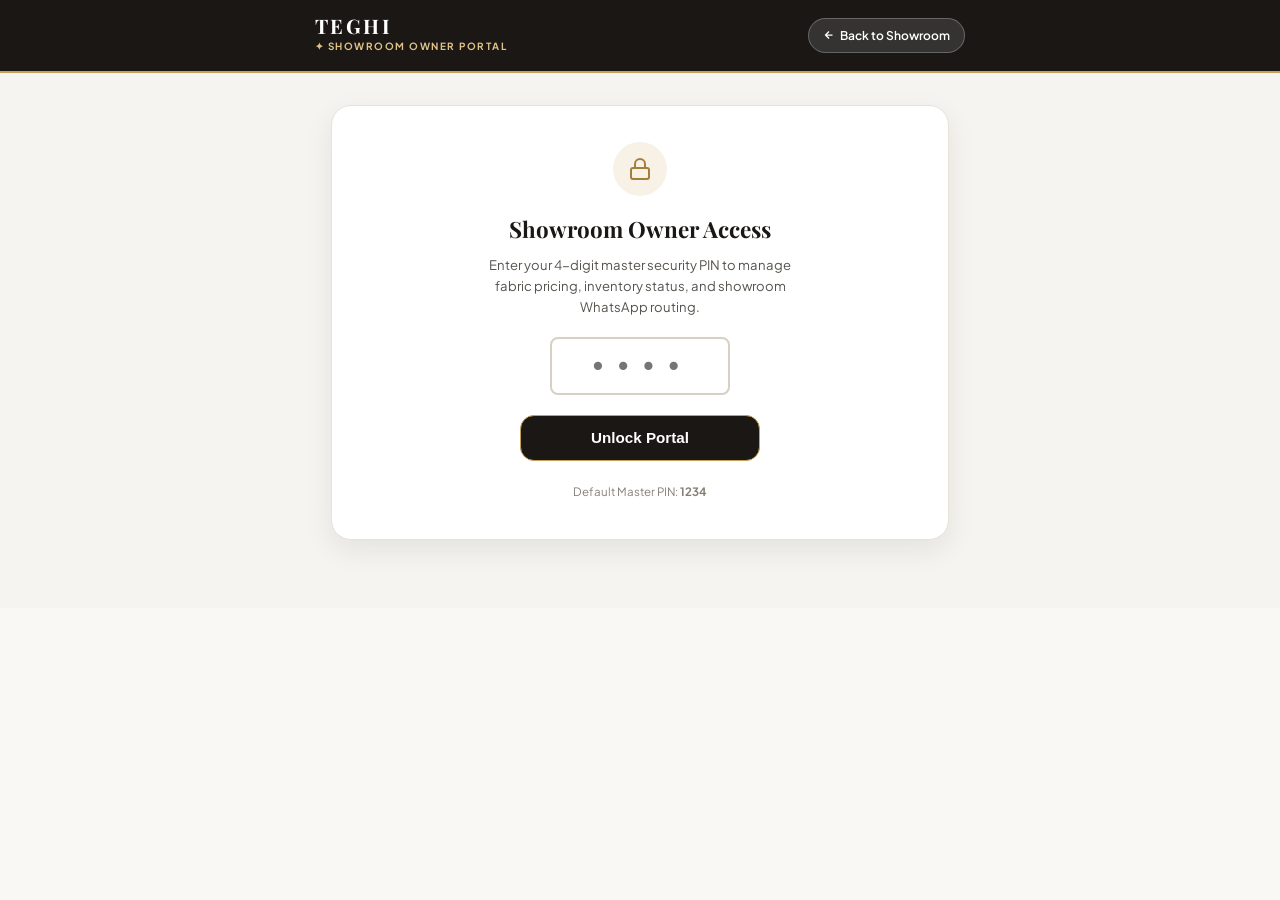
==== commit af0899e1: "Implement Afternow curtain entrance, 3D coverflow slider, Save bookmark system, and fixed mobile bot" ====
--- a/admin.html
+++ b/admin.html
@@ -3,7 +3,7 @@
 <head>
   <meta charset="UTF-8">
   <meta name="viewport" content="width=device-width, initial-scale=1.0, maximum-scale=5.0">
-  <title>TEGHI — Mobile Owner Admin Panel</title>
+  <title>TEGHI — Showroom Owner Portal</title>
   <meta name="theme-color" content="#1A1715">
   
   <link rel="preconnect" href="https://fonts.googleapis.com">
@@ -12,7 +12,6 @@
   
   <link rel="stylesheet" href="styles.css">
   <style>
-    /* Mobile-First Admin Specific Styling */
     body {
       background-color: #F6F4F0;
       color: #1A1715;
@@ -82,11 +81,10 @@
       padding: 0 1rem;
     }
 
-    /* Auth PIN Card */
     .pin-auth-card {
       background: #FFFFFF;
       border-radius: var(--radius-lg);
-      padding: 2rem 1.5rem;
+      padding: 2.25rem 1.5rem;
       border: 1px solid var(--border-subtle);
       box-shadow: var(--shadow-md);
       text-align: center;
@@ -143,7 +141,6 @@
       color: var(--text-primary);
     }
 
-    /* Analytics Dashboard Cards */
     .analytics-grid {
       display: grid;
       grid-template-columns: repeat(3, 1fr);
@@ -193,7 +190,6 @@
       margin-top: 0.25rem;
     }
 
-    /* Admin Section Block */
     .admin-card-section {
       background: #FFFFFF;
       border-radius: var(--radius-lg);
@@ -219,7 +215,6 @@
       line-height: 1.5;
     }
 
-    /* Form Inputs */
     .form-group {
       margin-bottom: 1rem;
     }
@@ -271,7 +266,59 @@
       color: var(--text-primary);
     }
 
-    /* Toast Notification */
+    /* Hero Slide Row in Admin */
+    .admin-slide-row {
+      background: var(--bg-surface-elevated);
+      border: 1px solid var(--border-subtle);
+      border-radius: var(--radius-md);
+      padding: 0.85rem;
+      display: flex;
+      align-items: center;
+      gap: 0.85rem;
+      margin-bottom: 0.75rem;
+    }
+
+    .admin-slide-thumb {
+      width: 72px;
+      height: 72px;
+      border-radius: var(--radius-sm);
+      object-fit: cover;
+      flex-shrink: 0;
+      border: 1px solid var(--border-medium);
+    }
+
+    .admin-slide-info {
+      flex-grow: 1;
+    }
+
+    .admin-slide-title {
+      font-family: var(--font-serif);
+      font-size: 0.95rem;
+      font-weight: 600;
+    }
+
+    .admin-slide-meta {
+      font-size: 0.72rem;
+      color: var(--text-secondary);
+      margin-top: 0.15rem;
+    }
+
+    .btn-slide-upload {
+      font-size: 0.72rem;
+      font-weight: 600;
+      padding: 0.4rem 0.75rem;
+      border-radius: var(--radius-sm);
+      border: 1px solid var(--border-medium);
+      background: #FFFFFF;
+      cursor: pointer;
+      display: inline-block;
+      text-align: center;
+    }
+
+    .btn-slide-upload:hover {
+      background: var(--color-sand);
+    }
+
     .toast-msg {
       position: fixed;
       bottom: 1.5rem;
@@ -296,7 +343,6 @@
       transform: translateX(-50%) translateY(0);
     }
 
-    /* Product Item in Admin */
     .admin-product-item {
       display: flex;
       align-items: center;
@@ -384,7 +430,6 @@
       color: #DC3545;
     }
 
-    /* Add Product Form */
     .collapse-header {
       background: var(--bg-surface-elevated);
       border: 1px solid var(--border-subtle);
@@ -415,43 +460,43 @@
     <div class="admin-header-flex">
       <div>
         <h1 class="admin-brand-title">TEGHI</h1>
-        <span class="admin-brand-badge">✦ Mobile Owner Portal</span>
+        <span class="admin-brand-badge">✦ Showroom Owner Portal</span>
       </div>
       <a href="index.html" class="btn-return-store">
         <svg width="12" height="12" viewBox="0 0 24 24" fill="none" stroke="currentColor" stroke-width="2.5"><path d="M19 12H5M12 19l-7-7 7-7"/></svg>
-        Showroom
+        Back to Showroom
       </a>
     </div>
   </header>
 
   <main class="admin-container">
     
-    <!-- PIN Screen (Visible if not authenticated) -->
+    <!-- PIN Screen -->
     <div id="pin-section" class="pin-auth-card">
       <div class="pin-icon">
         <svg width="24" height="24" viewBox="0 0 24 24" fill="none" stroke="currentColor" stroke-width="2"><rect x="3" y="11" width="18" height="11" rx="2" ry="2"></rect><path d="M7 11V7a5 5 0 0 1 10 0v4"></path></svg>
       </div>
-      <h2 style="font-family: var(--font-serif); font-size: 1.4rem; margin-bottom: 0.4rem;">Shop Owner Login</h2>
+      <h2 style="font-family: var(--font-serif); font-size: 1.4rem; margin-bottom: 0.4rem;">Showroom Owner Access</h2>
       <p style="font-size: 0.82rem; color: var(--text-secondary); max-width: 320px; margin: 0 auto;">
-        Apna 4-digit security PIN enter karein taaki aap website ke prices aur WhatsApp number manage kar sakein.
+        Enter your 4-digit master security PIN to manage fabric pricing, inventory status, and showroom WhatsApp routing.
       </p>
       <input type="password" id="owner-pin" class="pin-input" maxlength="4" placeholder="••••" inputmode="numeric">
-      <p id="pin-error" style="color: #dc3545; font-size: 0.78rem; display: none; margin-bottom: 0.75rem;">Galat PIN! Default PIN: 1234</p>
-      <button class="btn-unlock" id="btn-unlock">Unlock Admin Portal</button>
+      <p id="pin-error" style="color: #dc3545; font-size: 0.78rem; display: none; margin-bottom: 0.75rem;">Incorrect PIN. Default demo PIN: 1234</p>
+      <button class="btn-unlock" id="btn-unlock">Unlock Portal</button>
       <div style="margin-top: 1rem;">
-        <span style="font-size: 0.72rem; color: var(--text-muted);">Demo PIN: <strong>1234</strong></span>
+        <span style="font-size: 0.72rem; color: var(--text-muted);">Default Master PIN: <strong>1234</strong></span>
       </div>
     </div>
 
-    <!-- Admin Dashboard (Visible after PIN verified) -->
+    <!-- Admin Dashboard -->
     <div id="dashboard-content" style="display: none;">
 
-      <!-- Monthly Analytics Overview (Requested by User) -->
+      <!-- Monthly Analytics Overview -->
       <section class="analytics-grid">
         <div class="metric-card">
           <div class="metric-title">Monthly Visitors</div>
           <div class="metric-number" id="stat-visitors">1,421</div>
-          <div class="metric-trend">↑ Active</div>
+          <div class="metric-trend">↑ Active Traffic</div>
         </div>
         <div class="metric-card">
           <div class="metric-title">WhatsApp Leads</div>
@@ -461,25 +506,39 @@
         <div class="metric-card highlight">
           <div class="metric-title">Conversion Rate</div>
           <div class="metric-number" id="stat-conversion">13.0%</div>
-          <div class="metric-trend">★ High ROI</div>
+          <div class="metric-trend">★ High Lead ROI</div>
         </div>
+      </section>
+
+      <!-- HERO SLIDER BANNER MANAGER (WITH SMART AUTO-ADJUST) -->
+      <section class="admin-card-section">
+        <h3 class="admin-section-heading">
+          <svg width="18" height="18" viewBox="0 0 24 24" fill="none" stroke="currentColor" stroke-width="2"><rect x="3" y="3" width="18" height="18" rx="2" ry="2"></rect><circle cx="8.5" cy="8.5" r="1.5"></circle><polyline points="21 15 16 10 5 21"></polyline></svg>
+          Hero 3D Coverflow Slider Images
+        </h3>
+        <p class="admin-section-desc">
+          Upload any photo from your phone camera or gallery. Our <strong>Smart Auto-Adjust Engine</strong> will automatically center-crop and normalize the image to fit the 3D coverflow frame without stretching or distortion.
+        </p>
+
+        <!-- Slide items injected via admin.js -->
+        <div id="admin-slides-list"></div>
       </section>
 
       <!-- Store Settings: Dynamic WhatsApp Phone Number (No-Code Feature) -->
       <section class="admin-card-section">
         <h3 class="admin-section-heading">
           <svg width="18" height="18" viewBox="0 0 24 24" fill="#25D366"><path d="M.057 24l1.687-6.163c-1.041-1.804-1.588-3.849-1.587-5.946.003-6.556 5.338-11.891 11.893-11.891 3.181.001 6.167 1.24 8.413 3.488 2.245 2.248 3.481 5.236 3.48 8.414-.003 6.557-5.338 11.892-11.893 11.892-1.99-.001-3.951-.5-5.688-1.448l-6.305 1.654zm6.597-3.807c1.676.995 3.276 1.591 5.392 1.592 5.448 0 9.886-4.434 9.889-9.885.002-5.462-4.415-9.89-9.881-9.892-5.452 0-9.887 4.434-9.889 9.884-.001 2.225.651 3.891 1.746 5.634l-.999 3.648 3.742-.981zm11.387-5.464c-.074-.124-.272-.198-.57-.347-.297-.149-1.758-.868-2.031-.967-.272-.099-.47-.149-.669.149-.198.297-.768.967-.941 1.165-.173.198-.347.223-.644.074-.297-.149-1.255-.462-2.39-1.475-.883-.788-1.48-1.761-1.653-2.059-.173-.297-.018-.458.13-.606.134-.133.297-.347.446-.521.151-.172.2-.296.3-.495.099-.198.05-.372-.025-.521-.075-.148-.669-1.611-.916-2.206-.242-.579-.487-.501-.669-.51l-.57-.01c-.198 0-.52.074-.792.372s-1.04 1.016-1.04 2.479 1.065 2.876 1.213 3.074c.149.198 2.095 3.2 5.076 4.487.709.306 1.263.489 1.694.626.712.226 1.36.194 1.872.118.571-.085 1.758-.719 2.006-1.413.248-.695.248-1.29.173-1.414z"/></svg>
-          WhatsApp Number (No-Code Setting)
+          WhatsApp Routing (No-Code Setting)
         </h3>
         <p class="admin-section-desc">
-          Yahan apna WhatsApp number update karein. Website ke saare enquiry buttons bina code badle turant aapke naye number par connect ho jayenge.
+          Update your showroom WhatsApp number here. All customer inquiry buttons across the entire website will instantly update to route to this number without altering any source code.
         </p>
         <div class="form-group">
-          <label class="form-label" for="input-wa-number">WhatsApp Enquiry Number (with Country Code):</label>
+          <label class="form-label" for="input-wa-number">Showroom WhatsApp Number (with Country Code):</label>
           <input type="tel" id="input-wa-number" class="form-input" placeholder="e.g. 919876543210">
         </div>
         <button class="btn-save-settings" id="btn-save-phone">
-          <span>Save & Update All Buttons</span>
+          <span>Save & Update All Showroom Buttons</span>
           <span>✓</span>
         </button>
       </section>
@@ -491,15 +550,15 @@
           Fabric Catalogue & Price Editor
         </h3>
         <p class="admin-section-desc">
-          Aap yahan se kapdon ke rates change kar sakte hain aur stock status update kar sakte hain.
+          Update prices per metre or complete dress set rates, and toggle showroom inventory availability.
         </p>
 
         <!-- Product List -->
         <div id="admin-product-list">
-          <!-- Dynamically filled by admin.js -->
+          <!-- Dynamically populated via admin.js -->
         </div>
 
-        <!-- Add New Fabric Button / Form Toggle -->
+        <!-- Add New Fabric -->
         <div style="margin-top: 1.5rem;">
           <div class="collapse-header" id="toggle-add-form">
             <span>+ Add New Fabric from Phone</span>
@@ -509,7 +568,7 @@
           <div class="collapse-content" id="add-product-container">
             <div class="form-group">
               <label class="form-label">Fabric Name:</label>
-              <input type="text" id="new-name" class="form-input" placeholder="e.g. Designer Organza Tissue">
+              <input type="text" id="new-name" class="form-input" placeholder="e.g. Couture Organza Tissue">
             </div>
             <div class="form-group">
               <label class="form-label">Category:</label>
@@ -530,7 +589,7 @@
             </div>
             <div class="form-group">
               <label class="form-label">
-                <input type="checkbox" id="new-has-set"> Has Complete Dress Set Option?
+                <input type="checkbox" id="new-has-set"> Has Complete Coordinated Dress Set?
               </label>
             </div>
             <div class="form-group" id="set-price-group" style="display: none;">
@@ -538,11 +597,11 @@
               <input type="number" id="new-price-set" class="form-input" placeholder="e.g. 5200">
             </div>
             <div class="form-group">
-              <label class="form-label">Upload Photo from Phone Camera/Gallery:</label>
+              <label class="form-label">Upload Photo from Phone Camera / Gallery:</label>
               <input type="file" id="new-photo" accept="image/*" class="form-input" style="padding: 0.4rem;">
             </div>
             <button class="btn-save-settings" id="btn-save-new-fabric" style="width: 100%; justify-content: center;">
-              Add Fabric to Website
+              Publish Fabric to Showroom
             </button>
           </div>
         </div>
@@ -551,7 +610,7 @@
       <!-- Quick Reset Demo Data -->
       <div style="text-align: center; margin-top: 1.5rem;">
         <button id="btn-reset-demo" style="background: none; border: none; font-size: 0.72rem; color: var(--text-muted); text-decoration: underline; cursor: pointer;">
-          Reset to Factory Demo Data
+          Restore Default Demo Catalogue
         </button>
       </div>
 
--- a/styles.css
+++ b/styles.css
@@ -1,8 +1,7 @@
 /* ==========================================================================
    TEGHI — LUXURY FABRICS & TEXTILES
-   Visual Identity: 60-30-10 Rule
-   60% Ivory/Alabaster | 30% Espresso/Sand | 10% Radiant Champagne Gold
-   Mobile-First | Ultra High Performance (PageSpeed 90+ Target)
+   Master Stylesheet (Coverflow Slider, Saved System, Fixed Mobile Nav)
+   60-30-10 Rule: 60% Ivory | 30% Espresso/Sand | 10% Radiant Gold
    ========================================================================== */
 
 :root {
@@ -10,7 +9,7 @@
   --bg-canvas: #FAF8F5;
   --bg-surface: #FFFFFF;
   --bg-surface-elevated: #F4EFEB;
-  --bg-surface-glass: rgba(250, 248, 245, 0.92);
+  --bg-surface-glass: rgba(250, 248, 245, 0.94);
 
   /* 30% Structural & Typography */
   --text-primary: #1A1715;
@@ -20,7 +19,7 @@
   --border-medium: #D8D0C3;
   --color-sand: #EFE9DF;
 
-  /* 10% Hero Accent (Jaan Daalne Wala Gold) */
+  /* 10% Hero Accent (Gold & Conversion) */
   --gold-primary: #C5A059;
   --gold-light: #DFC287;
   --gold-dark: #A47F3B;
@@ -28,15 +27,15 @@
   --gold-border: rgba(197, 160, 89, 0.45);
 
   /* Typography */
-  --font-serif: 'Playfair Display', 'Cormorant Garamond', Georgia, serif;
+  --font-serif: 'Playfair Display', Georgia, serif;
   --font-sans: 'Plus Jakarta Sans', -apple-system, BlinkMacSystemFont, 'Segoe UI', Roboto, sans-serif;
 
-  /* Elevation & Motion */
+  /* Shadows & Radius */
   --shadow-sm: 0 2px 8px rgba(26, 23, 21, 0.04);
-  --shadow-md: 0 8px 24px rgba(26, 23, 21, 0.07);
-  --shadow-lg: 0 16px 40px rgba(26, 23, 21, 0.12);
-  --shadow-gold: 0 8px 25px rgba(197, 160, 89, 0.28);
-  --transition: all 0.25s cubic-bezier(0.16, 1, 0.3, 1);
+  --shadow-md: 0 10px 28px rgba(26, 23, 21, 0.08);
+  --shadow-lg: 0 18px 45px rgba(26, 23, 21, 0.14);
+  --shadow-gold: 0 8px 25px rgba(197, 160, 89, 0.32);
+  --transition: all 0.3s cubic-bezier(0.16, 1, 0.3, 1);
   --radius-sm: 8px;
   --radius-md: 14px;
   --radius-lg: 20px;
@@ -62,10 +61,79 @@
   overflow-x: hidden;
   background-color: var(--bg-canvas);
   line-height: 1.6;
+  padding-bottom: 74px; /* Space for Fixed Mobile Nav */
 }
 
 /* ==========================================================================
-   HEADER & NAVIGATION
+   1. AFTERNOW-STYLE CURTAIN ENTRANCE ANIMATION
+   ========================================================================== */
+.afternow-curtain {
+  position: fixed;
+  inset: 0;
+  z-index: 9999;
+  background: #141210;
+  display: flex;
+  flex-direction: column;
+  align-items: center;
+  justify-content: center;
+  transition: transform 1s cubic-bezier(0.77, 0, 0.175, 1), opacity 0.5s ease 0.6s;
+  pointer-events: none;
+}
+
+.afternow-curtain.hide {
+  transform: translateY(-100%);
+  opacity: 0;
+}
+
+.curtain-center-content {
+  text-align: center;
+  display: flex;
+  flex-direction: column;
+  align-items: center;
+  gap: 0.5rem;
+}
+
+.curtain-monogram {
+  width: 58px;
+  height: 58px;
+  border: 1px solid var(--gold-primary);
+  border-radius: 50%;
+  display: flex;
+  align-items: center;
+  justify-content: center;
+  color: var(--gold-light);
+  font-family: var(--font-serif);
+  font-size: 1.6rem;
+  margin-bottom: 0.75rem;
+  box-shadow: 0 0 25px var(--gold-glow);
+  animation: pulseGlow 1.8s infinite alternate ease-in-out;
+}
+
+@keyframes pulseGlow {
+  0% { transform: scale(0.96); box-shadow: 0 0 15px rgba(197, 160, 89, 0.2); }
+  100% { transform: scale(1.04); box-shadow: 0 0 35px rgba(197, 160, 89, 0.45); }
+}
+
+.curtain-title {
+  font-family: var(--font-serif);
+  font-size: 2.2rem;
+  letter-spacing: 0.28em;
+  color: #FFFFFF;
+  text-transform: uppercase;
+  font-weight: 700;
+  margin-left: 0.28em; /* optical center */
+}
+
+.curtain-subtitle {
+  font-size: 0.72rem;
+  letter-spacing: 0.26em;
+  text-transform: uppercase;
+  color: var(--gold-primary);
+  font-weight: 600;
+}
+
+/* ==========================================================================
+   2. STICKY HEADER
    ========================================================================== */
 .header {
   position: sticky;
@@ -76,7 +144,6 @@
   -webkit-backdrop-filter: blur(12px);
   border-bottom: 1px solid var(--border-subtle);
   padding: 0.85rem 1.25rem;
-  transition: var(--transition);
 }
 
 .header-container {
@@ -94,7 +161,7 @@
 
 .brand-title {
   font-family: var(--font-serif);
-  font-size: 1.5rem;
+  font-size: 1.45rem;
   letter-spacing: 0.18em;
   font-weight: 700;
   color: var(--text-primary);
@@ -103,7 +170,7 @@
 }
 
 .brand-subtitle {
-  font-size: 0.62rem;
+  font-size: 0.6rem;
   letter-spacing: 0.2em;
   text-transform: uppercase;
   color: var(--gold-dark);
@@ -114,11 +181,11 @@
 .header-actions {
   display: flex;
   align-items: center;
-  gap: 0.75rem;
-}
-
-.btn-admin-pill {
-  font-size: 0.75rem;
+  gap: 0.65rem;
+}
+
+.btn-header-admin {
+  font-size: 0.72rem;
   font-weight: 600;
   color: var(--text-secondary);
   background: var(--bg-surface-elevated);
@@ -132,23 +199,23 @@
   transition: var(--transition);
 }
 
-.btn-admin-pill:hover {
+.btn-header-admin:hover {
   background: var(--color-sand);
   color: var(--text-primary);
 }
 
 .btn-header-wa {
-  font-size: 0.75rem;
+  font-size: 0.72rem;
   font-weight: 600;
   background: var(--text-primary);
-  color: var(--bg-surface);
+  color: #FFFFFF;
   border: 1px solid var(--gold-primary);
-  padding: 0.45rem 0.9rem;
+  padding: 0.42rem 0.85rem;
   border-radius: 999px;
   text-decoration: none;
   display: flex;
   align-items: center;
-  gap: 0.4rem;
+  gap: 0.35rem;
   transition: var(--transition);
 }
 
@@ -158,293 +225,263 @@
 }
 
 /* ==========================================================================
-   HERO SHOWCASE SECTION
+   3. TOP 3D COVERFLOW SLIDER (USER'S NOTEBOOK SKETCH)
    ========================================================================== */
-.hero-section {
+.coverflow-section {
+  padding: 1.5rem 0 1.25rem;
+  overflow: hidden;
   position: relative;
-  padding: 3rem 1.25rem 2.5rem;
   max-width: 1200px;
   margin: 0 auto;
 }
 
-.hero-badge-wrap {
-  display: flex;
-  justify-content: flex-start;
-  margin-bottom: 1rem;
-}
-
-.luxury-badge {
-  display: inline-flex;
-  align-items: center;
+.coverflow-header {
+  padding: 0 1.25rem 1rem;
+  display: flex;
+  align-items: flex-end;
+  justify-content: space-between;
+}
+
+.coverflow-meta-tag {
+  font-size: 0.7rem;
+  letter-spacing: 0.2em;
+  text-transform: uppercase;
+  color: var(--gold-dark);
+  font-weight: 700;
+  display: block;
+  margin-bottom: 0.2rem;
+}
+
+.coverflow-heading {
+  font-family: var(--font-serif);
+  font-size: 1.75rem;
+  line-height: 1.2;
+}
+
+.coverflow-controls {
+  display: flex;
   gap: 0.5rem;
-  background: rgba(197, 160, 89, 0.12);
-  border: 1px solid var(--gold-border);
-  color: var(--gold-dark);
-  font-size: 0.72rem;
-  font-weight: 700;
-  letter-spacing: 0.14em;
-  text-transform: uppercase;
-  padding: 0.35rem 0.85rem;
-  border-radius: 999px;
-}
-
-.luxury-badge::before {
-  content: '✦';
-  color: var(--gold-primary);
-}
-
-.hero-heading {
-  font-family: var(--font-serif);
-  font-size: 2.25rem;
-  line-height: 1.2;
-  font-weight: 600;
+}
+
+.coverflow-nav-btn {
+  width: 38px;
+  height: 38px;
+  border-radius: 50%;
+  border: 1px solid var(--border-medium);
+  background: var(--bg-surface);
+  cursor: pointer;
+  display: flex;
+  align-items: center;
+  justify-content: center;
+  font-size: 1.1rem;
   color: var(--text-primary);
-  letter-spacing: -0.01em;
-  margin-bottom: 1rem;
-}
-
-.hero-heading em {
-  font-style: italic;
-  font-weight: 400;
-  color: var(--gold-primary);
-}
-
-.hero-description {
-  font-size: 0.95rem;
-  line-height: 1.65;
-  color: var(--text-secondary);
-  max-width: 580px;
-  margin-bottom: 1.75rem;
-}
-
-/* Featured Hero Showcase Card (Imported Worked Net) */
-.hero-showcase-card {
+  transition: var(--transition);
+  box-shadow: var(--shadow-sm);
+}
+
+.coverflow-nav-btn:hover {
+  background: var(--text-primary);
+  color: #FFFFFF;
+  border-color: var(--gold-primary);
+}
+
+/* Coverflow 3D Viewport */
+.coverflow-viewport {
   position: relative;
-  background: var(--bg-surface);
+  width: 100%;
+  height: 440px;
+  display: flex;
+  align-items: center;
+  justify-content: center;
+  perspective: 1200px;
+  touch-action: pan-y;
+  user-select: none;
+}
+
+.coverflow-card {
+  position: absolute;
+  width: 78%;
+  max-width: 380px;
+  height: 420px;
   border-radius: var(--radius-lg);
-  border: 1px solid var(--border-subtle);
   overflow: hidden;
   box-shadow: var(--shadow-md);
-  margin-top: 1.5rem;
-  transition: var(--transition);
-}
-
-.hero-showcase-card:hover {
-  border-color: var(--gold-border);
-  box-shadow: var(--shadow-lg);
-}
-
-.hero-image-container {
-  position: relative;
-  width: 100%;
-  aspect-ratio: 4 / 3;
-  overflow: hidden;
-  background-color: var(--bg-surface-elevated);
-}
-
-.hero-image {
+  border: 1px solid var(--border-subtle);
+  background: var(--bg-surface);
+  cursor: pointer;
+  transition: transform 0.65s cubic-bezier(0.16, 1, 0.3, 1), opacity 0.65s ease, filter 0.65s ease, box-shadow 0.65s ease;
+  will-change: transform, opacity;
+}
+
+.coverflow-card-image {
   width: 100%;
   height: 100%;
   object-fit: cover;
-  transition: transform 0.6s cubic-bezier(0.16, 1, 0.3, 1);
-}
-
-.hero-showcase-card:hover .hero-image {
-  transform: scale(1.03);
-}
-
-.hero-spotlight-tag {
+  object-position: center;
+  transition: transform 0.8s ease;
+}
+
+.coverflow-card-overlay {
   position: absolute;
-  top: 1rem;
-  left: 1rem;
-  background: rgba(26, 23, 21, 0.85);
+  inset: 0;
+  background: linear-gradient(180deg, rgba(20, 18, 16, 0.15) 0%, rgba(20, 18, 16, 0.85) 100%);
+  display: flex;
+  flex-direction: column;
+  justify-content: flex-end;
+  padding: 1.5rem;
+  color: #FFFFFF;
+}
+
+.coverflow-tag {
+  font-size: 0.65rem;
+  letter-spacing: 0.18em;
+  text-transform: uppercase;
   color: var(--gold-light);
-  border: 1px solid var(--gold-border);
-  padding: 0.35rem 0.8rem;
-  border-radius: 999px;
-  font-size: 0.7rem;
-  font-weight: 700;
-  letter-spacing: 0.1em;
-  text-transform: uppercase;
-  backdrop-filter: blur(8px);
-}
-
-.hero-card-body {
-  padding: 1.5rem;
-}
-
-.hero-card-meta {
-  display: flex;
-  align-items: center;
-  justify-content: space-between;
-  margin-bottom: 0.6rem;
-}
-
-.hero-fabric-category {
-  font-size: 0.72rem;
-  letter-spacing: 0.15em;
-  font-weight: 700;
-  text-transform: uppercase;
-  color: var(--gold-dark);
-}
-
-.hero-price-tag {
-  font-size: 1.15rem;
-  font-weight: 700;
-  color: var(--text-primary);
-  font-family: var(--font-serif);
-}
-
-.hero-price-tag small {
-  font-size: 0.75rem;
-  font-family: var(--font-sans);
-  color: var(--text-muted);
-  font-weight: 500;
-}
-
-.hero-card-title {
+  font-weight: 700;
+  margin-bottom: 0.3rem;
+}
+
+.coverflow-title {
   font-family: var(--font-serif);
   font-size: 1.5rem;
   line-height: 1.25;
-  margin-bottom: 0.5rem;
-}
-
-.hero-card-pills {
-  display: flex;
-  flex-wrap: wrap;
-  gap: 0.5rem;
-  margin-top: 0.8rem;
-  margin-bottom: 1.2rem;
-}
-
-.info-pill {
-  font-size: 0.72rem;
-  font-weight: 600;
-  background: var(--bg-surface-elevated);
-  border: 1px solid var(--border-subtle);
-  padding: 0.3rem 0.65rem;
-  border-radius: 6px;
-  color: var(--text-secondary);
-}
-
-.info-pill.gold {
-  background: rgba(197, 160, 89, 0.1);
+  margin-bottom: 0.4rem;
+  color: #FFFFFF;
+}
+
+.coverflow-desc {
+  font-size: 0.78rem;
+  color: #D3CDC4;
+  line-height: 1.45;
+  margin-bottom: 0.85rem;
+  display: -webkit-box;
+  -webkit-line-clamp: 2;
+  -webkit-box-orient: vertical;
+  overflow: hidden;
+}
+
+.coverflow-cta-row {
+  display: flex;
+  align-items: center;
+  justify-content: space-between;
+}
+
+.coverflow-price {
+  font-family: var(--font-serif);
+  font-size: 1.15rem;
+  font-weight: 700;
+  color: var(--gold-light);
+}
+
+.btn-coverflow-inspect {
+  background: #FFFFFF;
+  color: var(--text-primary);
+  border: 1px solid var(--gold-primary);
+  padding: 0.5rem 1rem;
+  border-radius: 999px;
+  font-size: 0.75rem;
+  font-weight: 700;
+  text-decoration: none;
+  display: inline-flex;
+  align-items: center;
+  gap: 0.35rem;
+  box-shadow: 0 4px 12px rgba(0, 0, 0, 0.2);
+}
+
+/* Stepped Coverflow Positioning */
+.coverflow-card.active {
+  transform: translateX(0) scale(1) translateZ(0);
+  z-index: 10;
+  opacity: 1;
+  filter: blur(0);
+  box-shadow: var(--shadow-lg), 0 0 30px var(--gold-glow);
   border-color: var(--gold-border);
-  color: var(--gold-dark);
-}
-
-.hero-cta-btn {
-  width: 100%;
-  display: flex;
-  align-items: center;
-  justify-content: center;
-  gap: 0.5rem;
-  background: var(--text-primary);
-  color: #FFFFFF;
-  border: 1px solid var(--gold-primary);
-  padding: 0.95rem 1.5rem;
-  border-radius: var(--radius-md);
-  font-size: 0.9rem;
-  font-weight: 600;
-  text-decoration: none;
+}
+
+.coverflow-card.prev {
+  transform: translateX(-48%) scale(0.84) translateZ(-80px) rotateY(8deg);
+  z-index: 5;
+  opacity: 0.7;
+  filter: blur(0.5px);
+}
+
+.coverflow-card.next {
+  transform: translateX(48%) scale(0.84) translateZ(-80px) rotateY(-8deg);
+  z-index: 5;
+  opacity: 0.7;
+  filter: blur(0.5px);
+}
+
+.coverflow-card.hidden-left {
+  transform: translateX(-95%) scale(0.68) translateZ(-160px);
+  z-index: 1;
+  opacity: 0;
+  pointer-events: none;
+}
+
+.coverflow-card.hidden-right {
+  transform: translateX(95%) scale(0.68) translateZ(-160px);
+  z-index: 1;
+  opacity: 0;
+  pointer-events: none;
+}
+
+/* Dots Indicator */
+.coverflow-dots {
+  display: flex;
+  align-items: center;
+  justify-content: center;
+  gap: 0.45rem;
+  margin-top: 1rem;
+}
+
+.coverflow-dot {
+  width: 8px;
+  height: 8px;
+  border-radius: 999px;
+  background: var(--border-medium);
   cursor: pointer;
   transition: var(--transition);
 }
 
-.hero-cta-btn:hover, .hero-cta-btn:active {
+.coverflow-dot.active {
+  width: 24px;
   background: var(--gold-primary);
-  color: var(--text-primary);
-  box-shadow: var(--shadow-gold);
 }
 
 /* ==========================================================================
-   TEXTILE MUSEUM TICKER / STORY
+   4. 'LATEST' SECTION & CURATED FABRICS (USER'S SKETCH)
    ========================================================================== */
-.museum-story-strip {
-  background: var(--text-primary);
-  color: var(--bg-canvas);
-  padding: 1.75rem 1.25rem;
-  border-top: 1px solid var(--gold-border);
-  border-bottom: 1px solid var(--gold-border);
-  margin: 2rem 0;
-}
-
-.museum-inner {
+.latest-section {
   max-width: 1200px;
   margin: 0 auto;
+  padding: 2rem 1.25rem 2.5rem;
+}
+
+.latest-header-row {
+  display: flex;
+  align-items: baseline;
+  justify-content: space-between;
+  margin-bottom: 1.25rem;
+}
+
+.latest-title-group {
   display: flex;
   flex-direction: column;
-  gap: 1.25rem;
-}
-
-.museum-title-tag {
-  font-size: 0.7rem;
-  letter-spacing: 0.2em;
-  text-transform: uppercase;
-  color: var(--gold-light);
-  font-weight: 700;
-}
-
-.museum-text {
-  font-family: var(--font-serif);
-  font-size: 1.2rem;
-  line-height: 1.6;
-  font-weight: 400;
-  color: #EDE8E1;
-}
-
-.museum-highlights-grid {
-  display: grid;
-  grid-template-columns: repeat(2, 1fr);
-  gap: 1rem;
-  margin-top: 0.5rem;
-}
-
-.museum-stat {
-  border-left: 2px solid var(--gold-primary);
-  padding-left: 0.75rem;
-}
-
-.museum-stat-num {
-  font-family: var(--font-serif);
-  font-size: 1.4rem;
-  font-weight: 700;
-  color: var(--gold-light);
-}
-
-.museum-stat-label {
-  font-size: 0.72rem;
-  color: #A39B90;
-  text-transform: uppercase;
-  letter-spacing: 0.05em;
-}
-
-/* ==========================================================================
-   COLLECTIONS & CATALOGUE
-   ========================================================================== */
-.catalogue-section {
-  max-width: 1200px;
-  margin: 0 auto;
-  padding: 2.5rem 1.25rem;
-}
-
-.section-header {
-  text-align: center;
-  margin-bottom: 2rem;
-}
-
-.section-subtitle {
-  font-size: 0.72rem;
+}
+
+.latest-badge {
+  font-size: 0.68rem;
   letter-spacing: 0.22em;
   text-transform: uppercase;
   color: var(--gold-dark);
   font-weight: 700;
-  margin-bottom: 0.4rem;
-}
-
-.section-title {
-  font-family: var(--font-serif);
-  font-size: 2rem;
+  margin-bottom: 0.25rem;
+}
+
+.latest-heading {
+  font-family: var(--font-serif);
+  font-size: 1.9rem;
   font-weight: 600;
   color: var(--text-primary);
 }
@@ -454,7 +491,7 @@
   overflow-x: auto;
   scrollbar-width: none;
   -webkit-overflow-scrolling: touch;
-  margin-bottom: 1.75rem;
+  margin-bottom: 1.5rem;
   padding: 0.25rem 0;
 }
 
@@ -472,9 +509,9 @@
   background: var(--bg-surface);
   border: 1px solid var(--border-subtle);
   color: var(--text-secondary);
-  padding: 0.55rem 1rem;
+  padding: 0.5rem 0.95rem;
   border-radius: 999px;
-  font-size: 0.8rem;
+  font-size: 0.78rem;
   font-weight: 600;
   cursor: pointer;
   white-space: nowrap;
@@ -493,11 +530,11 @@
   box-shadow: var(--shadow-sm);
 }
 
-/* Product Cards Grid */
+/* Products Grid */
 .products-grid {
   display: grid;
   grid-template-columns: 1fr;
-  gap: 1.5rem;
+  gap: 1.35rem;
 }
 
 .product-card {
@@ -509,7 +546,7 @@
   display: flex;
   flex-direction: column;
   transition: var(--transition);
-  cursor: pointer;
+  position: relative;
 }
 
 .product-card:hover {
@@ -524,6 +561,7 @@
   aspect-ratio: 4 / 3.8;
   overflow: hidden;
   background-color: var(--bg-surface-elevated);
+  cursor: pointer;
 }
 
 .product-thumb {
@@ -540,7 +578,7 @@
 .badge-float {
   position: absolute;
   top: 0.75rem;
-  right: 0.75rem;
+  left: 0.75rem;
   background: rgba(26, 23, 21, 0.85);
   backdrop-filter: blur(6px);
   color: var(--gold-light);
@@ -553,58 +591,102 @@
   text-transform: uppercase;
 }
 
+/* Bookmark / Save Button (Requested by User) */
+.btn-card-save {
+  position: absolute;
+  top: 0.75rem;
+  right: 0.75rem;
+  width: 36px;
+  height: 36px;
+  border-radius: 50%;
+  background: rgba(255, 255, 255, 0.92);
+  backdrop-filter: blur(6px);
+  border: 1px solid var(--border-medium);
+  display: flex;
+  align-items: center;
+  justify-content: center;
+  cursor: pointer;
+  z-index: 5;
+  transition: var(--transition);
+  color: var(--text-secondary);
+}
+
+.btn-card-save:hover {
+  transform: scale(1.1);
+  color: var(--gold-dark);
+}
+
+.btn-card-save.saved {
+  background: var(--text-primary);
+  color: var(--gold-light);
+  border-color: var(--gold-primary);
+}
+
+.btn-card-save svg {
+  width: 18px;
+  height: 18px;
+  fill: none;
+  stroke: currentColor;
+  stroke-width: 2;
+  transition: fill 0.2s ease;
+}
+
+.btn-card-save.saved svg {
+  fill: var(--gold-light);
+}
+
 .product-card-content {
-  padding: 1.25rem;
+  padding: 1.15rem;
   display: flex;
   flex-direction: column;
   flex-grow: 1;
 }
 
 .product-card-category {
-  font-size: 0.68rem;
+  font-size: 0.65rem;
   letter-spacing: 0.15em;
   text-transform: uppercase;
   color: var(--gold-dark);
   font-weight: 700;
-  margin-bottom: 0.35rem;
+  margin-bottom: 0.25rem;
 }
 
 .product-card-title {
   font-family: var(--font-serif);
-  font-size: 1.25rem;
+  font-size: 1.2rem;
   font-weight: 600;
   line-height: 1.3;
-  margin-bottom: 0.5rem;
+  margin-bottom: 0.4rem;
 }
 
 .product-card-rates {
-  margin: 0.5rem 0 1rem;
+  margin: 0.4rem 0 0.85rem;
   display: flex;
   align-items: baseline;
-  gap: 0.75rem;
+  gap: 0.6rem;
   flex-wrap: wrap;
 }
 
 .rate-per-metre {
-  font-size: 1.1rem;
+  font-size: 1.05rem;
   font-weight: 700;
   color: var(--text-primary);
   font-family: var(--font-serif);
 }
 
 .rate-per-metre span {
-  font-size: 0.72rem;
+  font-size: 0.7rem;
   font-family: var(--font-sans);
   font-weight: 500;
   color: var(--text-muted);
 }
 
 .rate-full-set {
-  font-size: 0.78rem;
+  font-size: 0.72rem;
   color: var(--gold-dark);
   font-weight: 600;
   background: rgba(197, 160, 89, 0.1);
-  padding: 0.2rem 0.55rem;
+  padding: 0.2rem 0.5rem;
   border-radius: 4px;
 }
 
@@ -612,18 +694,18 @@
   display: flex;
   align-items: center;
   gap: 0.35rem;
-  margin-bottom: 1.1rem;
+  margin-bottom: 1rem;
 }
 
 .swatch-circle {
-  width: 14px;
-  height: 14px;
+  width: 13px;
+  height: 13px;
   border-radius: 50%;
   border: 1px solid rgba(0, 0, 0, 0.15);
 }
 
 .swatch-count-tag {
-  font-size: 0.7rem;
+  font-size: 0.68rem;
   color: var(--text-muted);
   margin-left: 0.35rem;
   font-weight: 500;
@@ -635,11 +717,12 @@
   background: var(--bg-surface-elevated);
   border: 1px solid var(--border-medium);
   color: var(--text-primary);
-  padding: 0.75rem;
+  padding: 0.7rem;
   border-radius: var(--radius-sm);
-  font-size: 0.82rem;
+  font-size: 0.8rem;
   font-weight: 600;
   text-align: center;
+  cursor: pointer;
   transition: var(--transition);
 }
 
@@ -650,14 +733,336 @@
 }
 
 /* ==========================================================================
-   FABRIC INSPECTION DRAWER (MODAL / BOTTOM SHEET)
+   5. FLAGSHIP STORE CARD & DARK LUXURY FOOTER (UNTOUCHED PER USER REQUEST)
+   ========================================================================== */
+.location-section {
+  max-width: 1200px;
+  margin: 0 auto;
+  padding: 2.5rem 1.25rem 2rem;
+}
+
+.location-card {
+  background: var(--bg-surface);
+  border-radius: var(--radius-lg);
+  border: 1px solid var(--border-subtle);
+  padding: 1.75rem 1.5rem;
+  box-shadow: var(--shadow-sm);
+}
+
+.location-meta-tag {
+  font-size: 0.7rem;
+  letter-spacing: 0.2em;
+  text-transform: uppercase;
+  color: var(--gold-dark);
+  font-weight: 700;
+  margin-bottom: 0.4rem;
+  display: block;
+}
+
+.location-title {
+  font-family: var(--font-serif);
+  font-size: 1.6rem;
+  line-height: 1.3;
+  margin-bottom: 0.75rem;
+}
+
+.location-address {
+  font-size: 0.88rem;
+  color: var(--text-secondary);
+  line-height: 1.6;
+  margin-bottom: 1.25rem;
+}
+
+.location-actions {
+  display: flex;
+  flex-direction: column;
+  gap: 0.75rem;
+}
+
+.btn-maps {
+  display: flex;
+  align-items: center;
+  justify-content: center;
+  gap: 0.5rem;
+  background: var(--text-primary);
+  color: #FFFFFF;
+  border: 1px solid var(--gold-primary);
+  padding: 0.85rem;
+  border-radius: var(--radius-sm);
+  font-size: 0.85rem;
+  font-weight: 600;
+  text-decoration: none;
+  transition: var(--transition);
+}
+
+.btn-maps:hover {
+  background: var(--gold-primary);
+  color: var(--text-primary);
+}
+
+.footer {
+  background: #141210;
+  color: #A39B90;
+  padding: 3rem 1.25rem 2.5rem;
+  border-top: 1px solid var(--gold-border);
+  text-align: center;
+}
+
+.footer-brand {
+  font-family: var(--font-serif);
+  font-size: 1.5rem;
+  letter-spacing: 0.15em;
+  color: #FFFFFF;
+  text-transform: uppercase;
+  margin-bottom: 0.35rem;
+}
+
+.footer-sub {
+  font-size: 0.7rem;
+  letter-spacing: 0.18em;
+  color: var(--gold-light);
+  text-transform: uppercase;
+  margin-bottom: 1.25rem;
+}
+
+.footer-disclaimer {
+  font-size: 0.8rem;
+  color: #7D756C;
+  max-width: 500px;
+  margin: 0 auto 1.5rem;
+  line-height: 1.6;
+}
+
+.footer-links {
+  display: flex;
+  justify-content: center;
+  align-items: center;
+  gap: 1.25rem;
+  font-size: 0.75rem;
+  margin-bottom: 1.5rem;
+}
+
+.footer-link {
+  color: #A39B90;
+  text-decoration: none;
+  transition: var(--transition);
+}
+
+.footer-link:hover {
+  color: var(--gold-light);
+}
+
+.footer-copyright {
+  font-size: 0.7rem;
+  color: #575149;
+  border-top: 1px solid #23201D;
+  padding-top: 1.25rem;
+}
+
+/* ==========================================================================
+   6. FIXED MOBILE BOTTOM NAVIGATION BAR ("Yeh fixed hona chahiye")
+   ========================================================================== */
+.fixed-bottom-bar {
+  position: fixed;
+  bottom: 0;
+  left: 0;
+  right: 0;
+  height: 64px;
+  background: rgba(26, 23, 21, 0.96);
+  backdrop-filter: blur(16px);
+  -webkit-backdrop-filter: blur(16px);
+  border-top: 1px solid var(--gold-border);
+  display: flex;
+  align-items: center;
+  justify-content: space-around;
+  z-index: 150;
+  padding: 0 0.5rem;
+  box-shadow: 0 -4px 20px rgba(0, 0, 0, 0.2);
+}
+
+.bottom-nav-item {
+  display: flex;
+  flex-direction: column;
+  align-items: center;
+  justify-content: center;
+  gap: 0.2rem;
+  background: transparent;
+  border: none;
+  color: #A39B90;
+  font-size: 0.68rem;
+  font-weight: 600;
+  letter-spacing: 0.05em;
+  text-transform: uppercase;
+  cursor: pointer;
+  padding: 0.4rem 1rem;
+  border-radius: var(--radius-sm);
+  transition: var(--transition);
+  position: relative;
+  text-decoration: none;
+}
+
+.bottom-nav-item svg {
+  width: 20px;
+  height: 20px;
+  stroke: currentColor;
+  stroke-width: 2;
+  fill: none;
+  transition: var(--transition);
+}
+
+.bottom-nav-item.active, .bottom-nav-item:hover {
+  color: var(--gold-light);
+}
+
+.bottom-nav-item.active svg {
+  stroke: var(--gold-primary);
+  transform: translateY(-2px);
+}
+
+.nav-badge-count {
+  position: absolute;
+  top: 2px;
+  right: 18px;
+  background: var(--gold-primary);
+  color: var(--text-primary);
+  font-size: 0.62rem;
+  font-weight: 700;
+  width: 17px;
+  height: 17px;
+  border-radius: 50%;
+  display: flex;
+  align-items: center;
+  justify-content: center;
+  line-height: 1;
+}
+
+/* ==========================================================================
+   7. SAVED FABRICS DRAWER / SHORTLIST SHEET
+   ========================================================================== */
+.saved-drawer-backdrop {
+  position: fixed;
+  inset: 0;
+  background: rgba(26, 23, 21, 0.65);
+  backdrop-filter: blur(8px);
+  z-index: 300;
+  opacity: 0;
+  visibility: hidden;
+  transition: opacity 0.3s ease, visibility 0.3s ease;
+  display: flex;
+  align-items: flex-end;
+  justify-content: center;
+}
+
+.saved-drawer-backdrop.active {
+  opacity: 1;
+  visibility: visible;
+}
+
+.saved-drawer-sheet {
+  background: var(--bg-surface);
+  width: 100%;
+  max-width: 600px;
+  max-height: 85vh;
+  border-top-left-radius: var(--radius-lg);
+  border-top-right-radius: var(--radius-lg);
+  border-top: 1px solid var(--gold-border);
+  overflow-y: auto;
+  transform: translateY(100%);
+  transition: transform 0.35s cubic-bezier(0.16, 1, 0.3, 1);
+  padding: 1.25rem;
+}
+
+.saved-drawer-backdrop.active .saved-drawer-sheet {
+  transform: translateY(0);
+}
+
+.saved-header {
+  display: flex;
+  align-items: center;
+  justify-content: space-between;
+  border-bottom: 1px solid var(--border-subtle);
+  padding-bottom: 0.85rem;
+  margin-bottom: 1rem;
+}
+
+.saved-title {
+  font-family: var(--font-serif);
+  font-size: 1.35rem;
+  font-weight: 600;
+}
+
+.saved-item-row {
+  display: flex;
+  align-items: center;
+  gap: 0.85rem;
+  padding: 0.75rem 0;
+  border-bottom: 1px solid var(--border-subtle);
+}
+
+.saved-thumb {
+  width: 54px;
+  height: 54px;
+  border-radius: var(--radius-sm);
+  object-fit: cover;
+  flex-shrink: 0;
+}
+
+.saved-info {
+  flex-grow: 1;
+}
+
+.saved-name {
+  font-family: var(--font-serif);
+  font-size: 0.95rem;
+  font-weight: 600;
+}
+
+.saved-rate {
+  font-size: 0.78rem;
+  color: var(--gold-dark);
+  font-weight: 600;
+}
+
+.btn-remove-saved {
+  background: transparent;
+  border: none;
+  color: var(--text-muted);
+  cursor: pointer;
+  padding: 0.4rem;
+  font-size: 1.1rem;
+}
+
+.btn-remove-saved:hover {
+  color: #dc3545;
+}
+
+.btn-inquire-all-wa {
+  margin-top: 1.25rem;
+  width: 100%;
+  background: #25D366;
+  color: #FFFFFF;
+  border: none;
+  padding: 0.95rem 1.5rem;
+  border-radius: var(--radius-md);
+  font-size: 0.9rem;
+  font-weight: 700;
+  display: flex;
+  align-items: center;
+  justify-content: center;
+  gap: 0.5rem;
+  text-decoration: none;
+  cursor: pointer;
+  box-shadow: 0 4px 15px rgba(37, 211, 102, 0.28);
+}
+
+/* ==========================================================================
+   8. FABRIC INSPECTION MODAL DRAWER
    ========================================================================== */
 .modal-backdrop {
   position: fixed;
   inset: 0;
   background: rgba(26, 23, 21, 0.6);
   backdrop-filter: blur(8px);
-  -webkit-backdrop-filter: blur(8px);
   z-index: 200;
   opacity: 0;
   visibility: hidden;
@@ -744,7 +1149,6 @@
   border-radius: var(--radius-md);
   overflow: hidden;
   margin-bottom: 1.25rem;
-  position: relative;
   background: var(--bg-surface-elevated);
 }
 
@@ -754,7 +1158,6 @@
   object-fit: cover;
 }
 
-/* Purchase Mode Toggle (Per Metre vs Dress Set) */
 .purchase-mode-wrapper {
   background: var(--bg-surface-elevated);
   border: 1px solid var(--border-subtle);
@@ -771,7 +1174,7 @@
   border: none;
   padding: 0.65rem 0.75rem;
   border-radius: var(--radius-sm);
-  font-size: 0.8rem;
+  font-size: 0.78rem;
   font-weight: 600;
   color: var(--text-secondary);
   cursor: pointer;
@@ -801,11 +1204,6 @@
   display: block;
 }
 
-.set-inclusion-note strong {
-  color: var(--gold-dark);
-}
-
-/* Metre Counter */
 .metre-selector-wrap {
   display: flex;
   align-items: center;
@@ -816,15 +1214,11 @@
   margin-bottom: 1.25rem;
 }
 
-.metre-label-group {
-  display: flex;
-  flex-direction: column;
-}
-
 .metre-label {
   font-size: 0.78rem;
   font-weight: 700;
   color: var(--text-primary);
+  display: block;
 }
 
 .metre-rate-unit {
@@ -850,11 +1244,6 @@
   display: flex;
   align-items: center;
   justify-content: center;
-  transition: var(--transition);
-}
-
-.stepper-btn:active {
-  background: var(--color-sand);
 }
 
 .stepper-val {
@@ -865,7 +1254,6 @@
   text-align: center;
 }
 
-/* Intelligent Colour Swatch System */
 .swatches-section {
   margin-bottom: 1.25rem;
 }
@@ -878,7 +1266,7 @@
 }
 
 .swatches-title {
-  font-size: 0.8rem;
+  font-size: 0.78rem;
   font-weight: 700;
   text-transform: uppercase;
   letter-spacing: 0.08em;
@@ -927,11 +1315,6 @@
   justify-content: space-between;
 }
 
-.swatch-more-box strong {
-  color: var(--gold-dark);
-}
-
-/* Estimated Price Box */
 .estimate-summary-box {
   background: var(--text-primary);
   color: #FFFFFF;
@@ -945,7 +1328,7 @@
 }
 
 .estimate-label {
-  font-size: 0.75rem;
+  font-size: 0.72rem;
   text-transform: uppercase;
   letter-spacing: 0.08em;
   color: #B5AEA4;
@@ -958,12 +1341,11 @@
 
 .estimate-value {
   font-family: var(--font-serif);
-  font-size: 1.6rem;
+  font-size: 1.55rem;
   font-weight: 700;
   color: var(--gold-light);
 }
 
-/* WhatsApp Conversion Button (10% Hero Accent) */
 .btn-whatsapp-submit {
   width: 100%;
   background: #25D366;
@@ -983,12 +1365,6 @@
   transition: var(--transition);
 }
 
-.btn-whatsapp-submit:hover, .btn-whatsapp-submit:active {
-  background: #20BA5A;
-  transform: translateY(-2px);
-  box-shadow: 0 8px 24px rgba(37, 211, 102, 0.4);
-}
-
 .btn-whatsapp-submit svg {
   width: 22px;
   height: 22px;
@@ -996,176 +1372,34 @@
 }
 
 /* ==========================================================================
-   SHOWROOM LOCATION & TRUST SECTION
-   ========================================================================== */
-.location-section {
-  max-width: 1200px;
-  margin: 0 auto;
-  padding: 2.5rem 1.25rem;
-  border-top: 1px solid var(--border-subtle);
-}
-
-.location-card {
-  background: var(--bg-surface);
-  border-radius: var(--radius-lg);
-  border: 1px solid var(--border-subtle);
-  padding: 1.75rem 1.5rem;
-  box-shadow: var(--shadow-sm);
-}
-
-.location-meta-tag {
-  font-size: 0.7rem;
-  letter-spacing: 0.2em;
-  text-transform: uppercase;
-  color: var(--gold-dark);
-  font-weight: 700;
-  margin-bottom: 0.4rem;
-}
-
-.location-title {
-  font-family: var(--font-serif);
-  font-size: 1.6rem;
-  line-height: 1.3;
-  margin-bottom: 0.75rem;
-}
-
-.location-address {
-  font-size: 0.9rem;
-  color: var(--text-secondary);
-  line-height: 1.6;
-  margin-bottom: 1.25rem;
-}
-
-.location-actions {
-  display: flex;
-  flex-direction: column;
-  gap: 0.75rem;
-}
-
-.btn-maps {
-  display: flex;
-  align-items: center;
-  justify-content: center;
-  gap: 0.5rem;
-  background: var(--text-primary);
-  color: #FFFFFF;
-  border: 1px solid var(--gold-primary);
-  padding: 0.85rem;
-  border-radius: var(--radius-sm);
-  font-size: 0.85rem;
-  font-weight: 600;
-  text-decoration: none;
-  transition: var(--transition);
-}
-
-.btn-maps:hover {
-  background: var(--gold-primary);
-  color: var(--text-primary);
-}
-
-/* ==========================================================================
-   FOOTER
-   ========================================================================== */
-.footer {
-  background: #141210;
-  color: #A39B90;
-  padding: 3rem 1.25rem 2rem;
-  border-top: 1px solid var(--gold-border);
-  text-align: center;
-}
-
-.footer-brand {
-  font-family: var(--font-serif);
-  font-size: 1.5rem;
-  letter-spacing: 0.15em;
-  color: #FFFFFF;
-  text-transform: uppercase;
-  margin-bottom: 0.35rem;
-}
-
-.footer-sub {
-  font-size: 0.72rem;
-  letter-spacing: 0.18em;
-  color: var(--gold-light);
-  text-transform: uppercase;
-  margin-bottom: 1.25rem;
-}
-
-.footer-disclaimer {
-  font-size: 0.8rem;
-  color: #7D756C;
-  max-width: 500px;
-  margin: 0 auto 1.5rem;
-  line-height: 1.6;
-}
-
-.footer-links {
-  display: flex;
-  justify-content: center;
-  align-items: center;
-  gap: 1.25rem;
-  font-size: 0.75rem;
-  margin-bottom: 1.5rem;
-}
-
-.footer-link {
-  color: #A39B90;
-  text-decoration: none;
-  transition: var(--transition);
-}
-
-.footer-link:hover {
-  color: var(--gold-light);
-}
-
-.footer-copyright {
-  font-size: 0.7rem;
-  color: #575149;
-  border-top: 1px solid #23201D;
-  padding-top: 1.25rem;
-}
-
-/* ==========================================================================
-   RESPONSIVE DESIGN (DESKTOP & TABLETS)
+   9. RESPONSIVE MEDIA QUERIES
    ========================================================================== */
 @media (min-width: 768px) {
-  .hero-heading {
-    font-size: 3.25rem;
+  body {
+    padding-bottom: 0; /* No fixed bar needed on large desktop, or keep it subtle */
+  }
+
+  .coverflow-viewport {
+    height: 520px;
+  }
+
+  .coverflow-card {
+    max-width: 440px;
+    height: 480px;
   }
 
   .products-grid {
     grid-template-columns: repeat(2, 1fr);
   }
 
-  .modal-sheet {
-    border-radius: var(--radius-lg);
-    margin-bottom: 3rem;
-  }
-
   .location-actions {
     flex-direction: row;
-    max-width: 400px;
+    max-width: 420px;
   }
 }
 
 @media (min-width: 1024px) {
-  .hero-section {
-    display: grid;
-    grid-template-columns: 1.1fr 0.9fr;
-    gap: 3rem;
-    align-items: center;
-    padding-top: 4rem;
-  }
-
-  .hero-showcase-card {
-    margin-top: 0;
-  }
-
   .products-grid {
     grid-template-columns: repeat(3, 1fr);
   }
-
-  .museum-highlights-grid {
-    grid-template-columns: repeat(4, 1fr);
-  }
-}
+}
